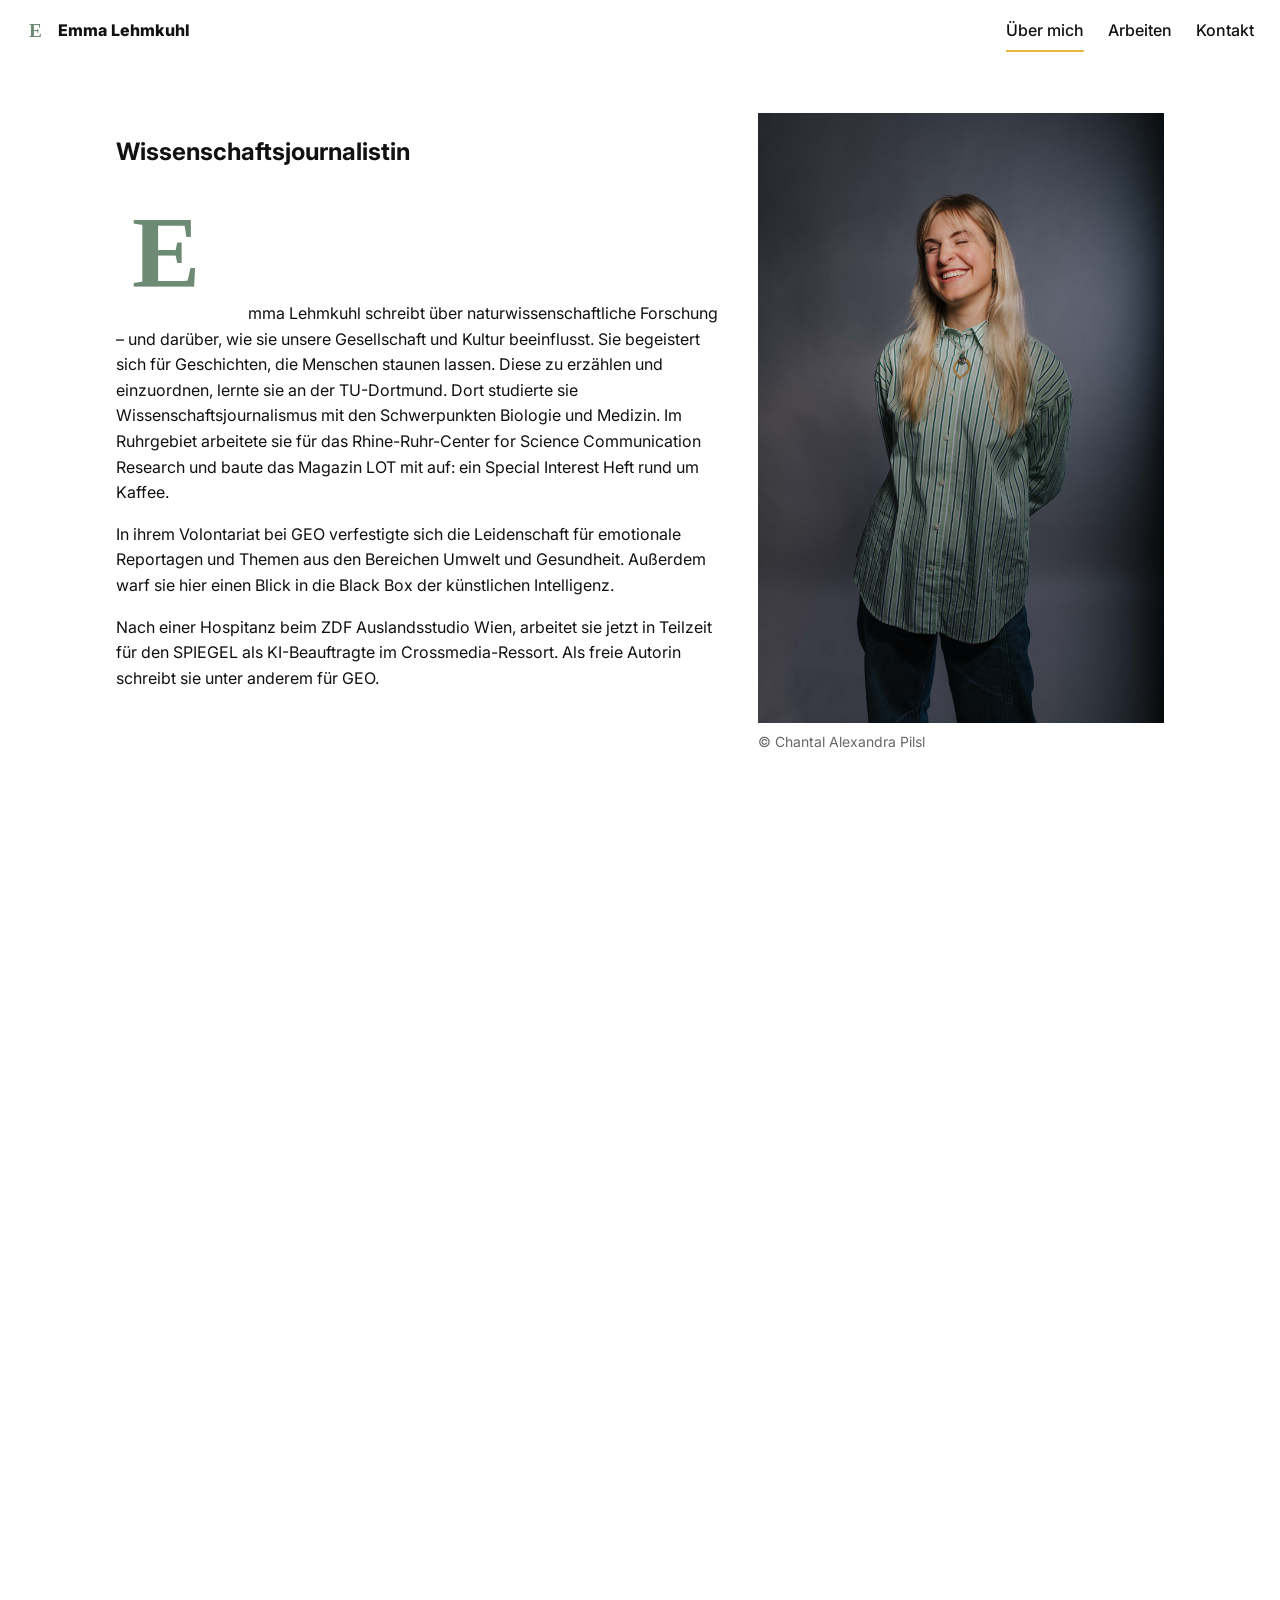
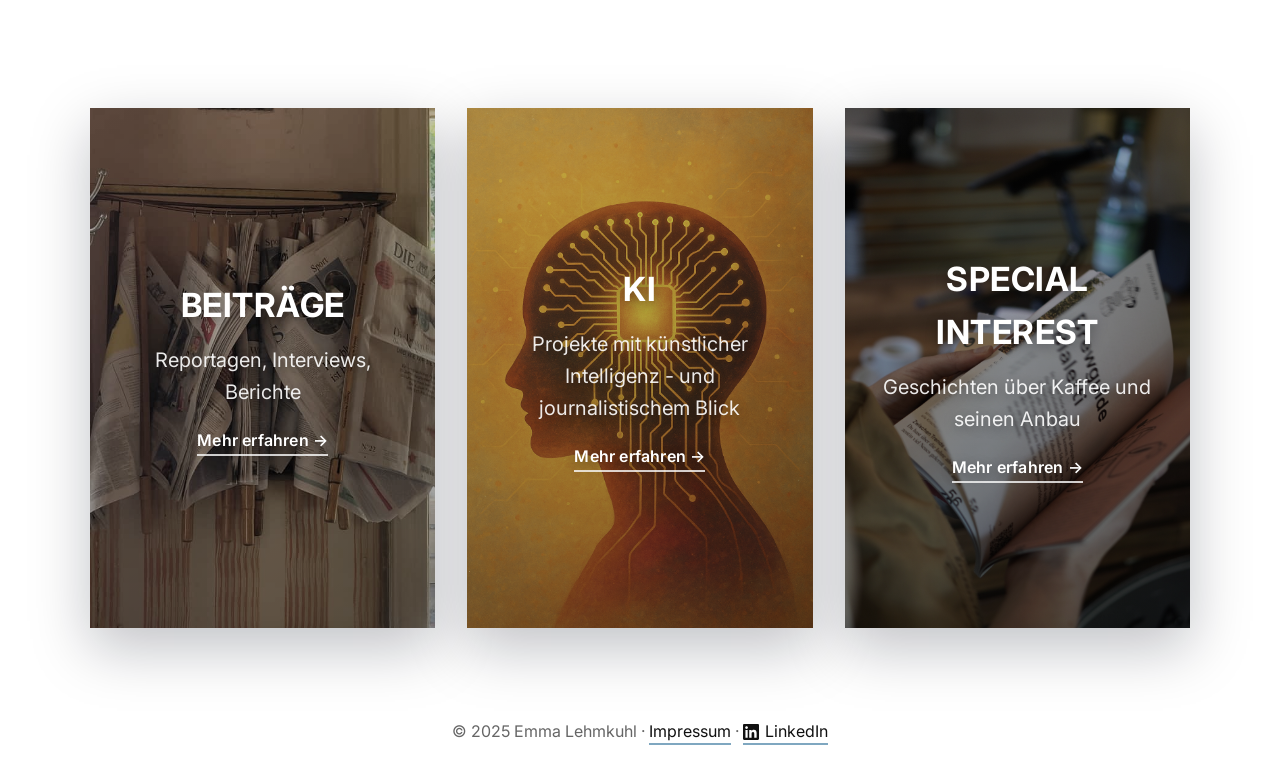
==== Style/index.html @ cb253370 "Initial website structure and content pages" ====
<!doctype html>
<html lang="de">
<head>
  <meta charset="utf-8">
  <meta name="viewport" content="width=device-width, initial-scale=1">
  <title>Über mich – Emma Lehmkuhl</title>
  <link rel="icon" type="image/svg+xml" href="../Logo/logo1.svg">
  <link rel="preconnect" href="https://fonts.gstatic.com" crossorigin>
  <link href="https://fonts.googleapis.com/css2?family=Inter:wght@300;400;600;800&display=swap" rel="stylesheet">
  <link rel="stylesheet" href="../Style/style.css">
  <meta name="description" content="Über mich: Wissenschaftsjournalistin, urban und naturverbunden.">
</head>
<body>
  <header class="site-header">
    <a class="logo" href="index.html">
      <img src="../Logo/logo1.svg" alt="E" class="logo-icon">
      Emma Lehmkuhl
    </a>
    <button class="nav-toggle" aria-expanded="false" aria-controls="site-nav" aria-label="Menü öffnen">
      <span class="burger"></span>
    </button>
    <nav id="site-nav" class="site-nav">
      <a class="active" href="index.html">Über mich</a>
      <a href="arbeiten-schreiben.html">Arbeiten</a>
      <a href="kontakt.html">Kontakt</a>
    </nav>
  </header>

  <main>
    <div class="content">
      <article class="about">
        <div class="about-text">
          <h1>Wissenschaftsjournalistin</h1>
          <p><img src="../Logo/logo1.svg" alt="E" class="inline-logo">mma Lehmkuhl schreibt über naturwissenschaftliche Forschung – und darüber, wie sie unsere Gesellschaft und Kultur beeinflusst. Sie begeistert sich für Geschichten, die Menschen staunen lassen. Diese zu erzählen und einzuordnen, lernte sie an der TU-Dortmund. Dort studierte sie Wissenschaftsjournalismus mit den Schwerpunkten Biologie und Medizin. Im Ruhrgebiet arbeitete sie für das Rhine-Ruhr-Center for Science Communication Research und baute das Magazin LOT mit auf: ein Special Interest Heft rund um Kaffee.</p>
          <p>In ihrem Volontariat bei GEO verfestigte sich die Leidenschaft für emotionale Reportagen und Themen aus den Bereichen Umwelt und Gesundheit. Außerdem warf sie hier einen Blick in die Black Box der künstlichen Intelligenz.</p>
          <p>Nach einer Hospitanz beim ZDF Auslandsstudio Wien, arbeitet sie jetzt in Teilzeit für den SPIEGEL als KI-Beauftragte im Crossmedia-Ressort. Als freie Autorin schreibt sie unter anderem für GEO.</p>
          
        </div>
        <figure class="about-figure">
          <div class="portrait-swap">
            <img class="portrait smile" src="../Seiten/assets/portraitsmile.jpg" alt="Portrait von Emma Lehmkuhl – lächelnd" loading="lazy" decoding="async">
            <img class="portrait serious" src="../Seiten/assets/portraitserious.jpg" alt="Portrait von Emma Lehmkuhl – ernst" loading="lazy" decoding="async" aria-hidden="true">
          </div>
          <figcaption>© Chantal Alexandra Pilsl</figcaption>
        </figure>
      </article>
    </div>

    <section class="hero hero-left">
      <div class="hero-slider" aria-hidden="true">
        <a class="hero-link" href="https://www.geo.de/wissen/iranische-kickboxerin--ihr-vater-sperrte-sie-ein---weil-sie-gewann-35795998.html" target="_blank" rel="noopener noreferrer" aria-label="Zum Artikel: Iranische Kickboxerin">
          <img class="hero-slide" src="../Seiten/assets/Iran_heading.png" alt="Iran: Kickboxerin" loading="lazy" decoding="async">
        </a>
        <a class="hero-link" href="https://www.geo.de/wissen/aus-worten-werden-welten--wie-sprache-unser-denken-formt-36111118.html" target="_blank" rel="noopener noreferrer" aria-label="Zum Artikel: Sprache">
          <img class="hero-slide" src="../Seiten/assets/Sprache_heading.png" alt="Sprache: Aus Worten werden Welten" loading="lazy" decoding="async">
        </a>
        <a class="hero-link" href="https://www.geo.de/wissen/eine-ki--die-gedanken-in-echtzeit-liest-36022886.html" target="_blank" rel="noopener noreferrer" aria-label="Zum Artikel: KI liest Gedanken">
          <img class="hero-slide" src="../Seiten/assets/KI_heading.png" alt="KI: Gedanken in Echtzeit" loading="lazy" decoding="async">
        </a>
        <a class="hero-link" href="https://www.geo.de/wissen/aphantasie--leben-ohne-vorstellungskraft-35259256.html" target="_blank" rel="noopener noreferrer" aria-label="Zum Artikel: Aphantasie">
          <img class="hero-slide" src="../Seiten/assets/Aphantasie.png" alt="Aphantasie" loading="lazy" decoding="async">
        </a>
        <a class="hero-link" href="https://www.zdfheute.de/politik/ausland/trump-foerdergelder-wissenschaft-stipendien-oesterreich-100.html" target="_blank" rel="noopener noreferrer" aria-label="Zum Artikel: SaveScience">
          <img class="hero-slide" src="../Seiten/assets/SaveScience2.png" alt="Save Science" loading="lazy" decoding="async">
        </a>
      </div>
      <div class="hero-text" aria-hidden="true">
        <h1></h1>
        <p></p>
      </div>
    </section>

    <section class="focus-grid align-right focus-wide" aria-labelledby="focus-title">
      <div class="content">
        <h2 id="focus-title"></h2>
        <div class="focus-cards">
          <a class="focus-card" href="arbeiten-schreiben.html" aria-label="Zu Arbeiten: Schreiben">
            <div class="focus-media">
              <img src="../Seiten/assets/schreiben3.jpg" alt="Notizbuch und Stift auf einem Tisch">
            </div>
            <div class="focus-body">
              <h3>Beiträge</h3>
              <p>Reportagen, Interviews, Berichte</p>
              <span class="focus-cta">Mehr erfahren →</span>
            </div>
          </a>

          <a class="focus-card" href="arbeiten-ki.html" aria-label="Zu Arbeiten: KI">
            <div class="focus-media">
              <img src="../Seiten/assets/KI.png" alt="Abstraktes KI-Visual mit Netzwerkknoten">
            </div>
            <div class="focus-body">
              <h3>KI</h3>
              <p>Projekte mit künstlicher Intelligenz - und journalistischem Blick</p>
              <span class="focus-cta">Mehr erfahren →</span>
            </div>
          </a>

          <a class="focus-card" href="arbeiten-special.html" aria-label="Zu Arbeiten: Special Interest">
            <div class="focus-media">
              <img src="../Seiten/assets/lot1.JPG" alt="Outdoor-Szene in der Natur">
            </div>
            <div class="focus-body">
              <h3>Special Interest</h3>
              <p>Geschichten über Kaffee und seinen Anbau</p>
              <span class="focus-cta">Mehr erfahren →</span>
            </div>
          </a>
        </div>
      </div>
    </section>
  </main>

  <footer class="site-footer">
    <p>© 2025 Emma Lehmkuhl · <a class="link-underline" href="impressum.html">Impressum</a> · <a class="link-underline" href="https://www.linkedin.com/in/emma-lehmkuhl/" target="_blank" rel="noopener noreferrer"><svg xmlns="http://www.w3.org/2000/svg" width="16" height="16" viewBox="0 0 24 24" fill="currentColor" style="vertical-align:middle; margin-right:6px"><path d="M20.447 20.452h-3.554v-5.569c0-1.328-.027-3.037-1.852-3.037-1.853 0-2.136 1.447-2.136 2.943v5.663H9.351V9h3.414v1.561h.049c.476-.9 1.637-1.852 3.369-1.852 3.602 0 4.266 2.371 4.266 5.455v6.288zM5.337 7.433c-1.144 0-2.069-.927-2.069-2.07 0-1.144.925-2.069 2.069-2.069 1.143 0 2.069.925 2.069 2.069 0 1.143-.926 2.07-2.069 2.07zM6.995 20.452H3.677V9h3.318v11.452zM22.225 0H1.771C.792 0 0 .774 0 1.729v20.542C0 23.226.792 24 1.771 24h20.451C23.2 24 24 23.226 24 22.271V1.729C24 .774 23.2 0 22.222 0h.003z"/></svg>LinkedIn</a></p>
  </footer>

  <script src="../Script/main.js"></script>
</body>
</html>
---- Style/style.css ----
:root{
    --bg:#ffffff;
    --text:#111111;
    --muted:#666666;
  
    --accent-yellow:#E9B93E;   /* warmes Gelb */
    --accent-blue:#7FA7C0;     /* helles, abgetöntes Blau */
    --accent-green:#6D8B74;    /* erdiges Grün */
  
    --link:#111111;
    --link-hover:var(--accent-yellow);
  
    --maxw:1100px;
    --pad:clamp(16px, 2vw, 32px);
  }
  
  *{box-sizing:border-box}
  html,body{margin:0;padding:0}
  body{
    font-family: "Inter", system-ui, -apple-system, Segoe UI, Roboto, Arial, sans-serif;
    background:var(--bg);
    color:var(--text);
    line-height:1.6;
  }
  
  /* Header / Navigation */
  .site-header{
    position:sticky;
    top:0;
    z-index:1000;
    background:rgba(255,255,255,0.9);
    backdrop-filter:saturate(180%) blur(8px);
    display:flex;
    align-items:center;
    justify-content:space-between;
    padding:12px var(--pad);
  }
  .logo{
    text-decoration:none;
    color:var(--text);
    font-weight:800;
    letter-spacing:0.2px;
    display: flex;
    align-items: center;
    gap: 8px;
  }
  .logo-icon{
    width: 24px;
    height: 24px;
    flex-shrink: 0;
  }
  .inline-logo{
    width: 8em;
    height: 8em;
    vertical-align: baseline;
    margin-right: 4px;
    display: inline-block;
  }
  .site-nav{
    display:flex;
    gap:24px;
  }
  .site-nav a{
    color:var(--link);
    text-decoration:none;
    position:relative;
    padding:6px 0;
    font-weight:500;
  }
  .site-nav a::after{
    content:"";
    position:absolute;
    left:0; bottom:-2px;
    width:0; height:2px;
    background:var(--link-hover);
    transition:width .25s ease;
  }
  .site-nav a:hover::after,
  .site-nav a.active::after{ width:100% }
  
  /* Burger Button mobil */
  .nav-toggle{
    display:none;
    background:none;
    border:0;
    width:44px; height:44px;
    align-items:center; justify-content:center;
    cursor:pointer;
  }
  .burger, .burger::before, .burger::after{
    content:"";
    display:block;
    width:22px; height:2px;
    background:var(--text);
    position:relative;
    transition:transform .2s ease, opacity .2s ease;
  }
  .burger::before{ position:absolute; top:-6px }
  .burger::after{ position:absolute; top:6px }
  
  /* Hero */
.hero{
  position:relative;
  min-height:clamp(420px, 68vh, 680px);
  max-width:calc(var(--maxw) + var(--pad)*2);
  margin:clamp(112px, 7vw, 112px) auto;
  padding:0;
  display:grid;
  place-items:center;
  overflow:hidden;
}
  .hero.hero-left{
    margin-left:0 auto; /*Zentriert*/ ;
    margin-right:auto;
    justify-items:start;
  }
  .hero.hero-left .hero-text{
    text-align:left;
  }
  /* Hero slider */
  .hero-slider{
    position:absolute;
    inset:0;
    overflow:hidden;
  }
  .hero-slide{
    position:absolute; inset:0;
    width:100%;
    height:100%;
    object-fit:cover;
    object-position:center;
    opacity:0; animation:heroFade 20s infinite ease-in-out;
    z-index:0;
    filter:saturate(90%) contrast(98%);
  }
  /* Bild weiter unten positionieren */
  .hero-slider a:nth-child(3) .hero-slide {
    object-position: center 25%; /* Bild 25% von oben positionieren */
    /* Alternativ: transform: translateY(20px); */
  }

/* Für kleine Bildschirme (z.B. max. 600px Breite) */
@media (max-width: 600px) {
  .hero-slider a:nth-child(3) .hero-slide {
    object-position: center center; /* normale Positionierung */
    /* oder transform zurücksetzen: transform: translateY(0); */
  }
}

  .hero-slider a:nth-child(1) .hero-slide{ animation-delay:0s }
  .hero-slider a:nth-child(2) .hero-slide{ animation-delay:4s }
  .hero-slider a:nth-child(3) .hero-slide{ animation-delay:8s }
  .hero-slider a:nth-child(4) .hero-slide{ animation-delay:12s }
  .hero-slider a:nth-child(5) .hero-slide{ animation-delay:16s }
  @keyframes heroFade {
    0%   { opacity: 0; z-index: 0; }
    10%  { opacity: 1; z-index: 2; }
    35%  { opacity: 1; z-index: 2; }
    45%  { opacity: 0; z-index: 0; }
    100% { opacity: 0; z-index: 0; }
  }
  .hero-text{
    position:relative;
    text-align:center;
    padding:calc(var(--pad)*2);
    background:transparent;
    border:0;
    backdrop-filter:none;
    border-radius:0;
    color:#fff;
    text-shadow:0 1px 2px rgba(0,0,0,0.35);
  }
  .hero h1{
    font-size:clamp(32px, 6vw, 72px);
    line-height:1.1;
    margin:0 0 8px;
  }
  .hero p{
    margin:0;
    color:#fff;
    font-size:clamp(18px, 2.5vw, 26px);
  }
  @media (max-width: 720px){
    .hero{
      margin:clamp(24px, 6vw, 60px) var(--pad);
      padding:0;
      min-height:clamp(360px, 72vh, 520px);
    }
    .hero-slider{
      inset:0;
    }
  }
  
  /* Content Wrapper */
  .content{
    max-width:var(--maxw);
    margin:0 auto;
    padding:calc(var(--pad)*2) var(--pad);
  }
  
  /* About */
  .about{
    display:grid;
    grid-template-columns: 1.2fr .8fr;
    gap:32px;
    align-items:start;
  }
.about-figure{
    margin:0;
  }
  .about-figure img{
    width:100%;
    border-radius:0;
    display:block;
  }
  /* Portrait Hover Swap */
  .about-figure .portrait-swap{ position:relative }
  .about-figure .portrait{ width:100%; border-radius:0; display:block; transition:opacity .25s ease }
  .about-figure .portrait.serious{ position:absolute; inset:0; opacity:0 }
  .about-figure .portrait-swap:hover .portrait.serious{ opacity:1 }
  .about-figure .portrait-swap:hover .portrait.smile{ opacity:0 }
  .about-figure figcaption{
    margin-top:8px;
    color:var(--muted);
    font-size:14px;
  }
  
/* Works */
.works h1 { margin-top: 0; }

.works-highlight {
  margin: 28px 0 42px;
  display: grid;
  grid-template-columns: 1fr;
  gap: 20px;
}

.highlight-card {
  position: relative;
  color: #fff;
  min-height: 420px;
  display: block;
  overflow: hidden;
  border-radius: 0;
  box-shadow: 0 14px 30px rgba(6,12,28,0.18);
  background: #111;
  transition: transform .25s ease, box-shadow .25s ease;
}

/* Bild als Hintergrund-Layer (groß, dominant) */
.highlight-image {
  position: absolute;
  inset: 0;
  width: 100%;
  height: 100%;
  object-fit: cover;
  transform: scale(1.02);
  transition: transform .45s ease, filter .3s ease;
  z-index: 0;
  filter: brightness(0.78) saturate(0.95);
}

.highlight-card:hover{ transform: translateY(-6px); box-shadow: 0 22px 48px rgba(6,12,28,0.22); }
.highlight-card:hover .highlight-image{ transform: scale(1.08); filter: brightness(0.92) saturate(1.03); }

/* Play-Overlay in der Mitte, deutlicher Hinweis auf Video */
.highlight-play{
  position:absolute; left:50%; top:45%; transform:translate(-50%,-50%);
  width:56px; height:56px; border-radius:50%; background:rgba(0,0,0,0.45);
  display:flex; align-items:center; justify-content:center; font-size:26px; color:#fff;
  z-index:4; text-decoration:none; box-shadow:0 6px 18px rgba(0,0,0,0.45);
}
.highlight-play:hover{ background:rgba(0,0,0,0.6); transform:translate(-50%,-50%) scale(1.06); }

/* Place title bottom-left */
.highlight-card--corner > div{ position: absolute; left:16px; right:auto; bottom:20px; top:auto; width:auto; max-width:58%; z-index:6; }
.highlight-card--corner > div h3{ text-align:left; max-width:100%; margin:0; }

/* Ensure the small provider tag sits above the play button */
.highlight-tag{ position:absolute; left:12px; top:12px; z-index:5; font-size:12px; letter-spacing:0.08em; text-transform:uppercase; padding:6px 10px; border-radius:999px; background:rgba(255,255,255,0.12); color:#fff; }

/* Inhalt über das Bild legen (Titel + Kurztext + CTA) */
.highlight-card:not(.highlight-card--corner) > :not(.highlight-image) { position: relative; z-index: 3; }

.highlight-card > div{
  position: absolute; left: 12px; right: 12px; bottom: 8px; z-index:4; /* title placed closer to bottom */
  display:flex; align-items:flex-end; gap:12px; justify-content:space-between;
}

.highlight-card > div h3{ margin:0; font-size:clamp(18px,1.8vw,22px); line-height:1.12; max-width:calc(100% - 140px); text-shadow:0 6px 18px rgba(0,0,0,0.6); }
.highlight-card > div p{ display:none; }

.highlight-link{
  background: rgba(255,255,255,0.95); color:#111; font-weight:600; text-decoration:none; padding:8px 12px; border-radius:6px; align-self:flex-end;
}

.highlight-link:hover{ background:#fff; color:#111; transform:translateY(-1px); }

@media (max-width: 900px){
  .highlight-card{ border-radius:0; min-height:300px; }
  .highlight-card > div h3{ font-size:18px; }
}

/* Work Video Hero */
.work-video-wrapper {
  margin: 48px auto 56px;
  max-width: 680px;
  padding: 32px;
  position: relative;
  background: #8FA896;
}

.section-title-aligned {
  margin-right: auto !important;
  width: fit-content;
}

.work-video-hero {
  position: relative;
  width: 100%;
  aspect-ratio: 16 / 9;
  overflow: hidden;
  border-radius: 0;
  box-shadow: 0 14px 30px rgba(6,12,28,0.18);
  background: #111;
  transition: transform .25s ease, box-shadow .25s ease;
}

.work-video-image {
  position: absolute;
  inset: 0;
  width: 100%;
  height: 100%;
  object-fit: cover;
  transform: scale(1.02);
  transition: transform .45s ease, filter .3s ease;
  z-index: 0;
  filter: brightness(0.90) saturate(0.98);
}

.work-video-hero:hover { transform: translateY(-6px); box-shadow: 0 22px 48px rgba(6,12,28,0.22); }
.work-video-hero:hover .work-video-image { transform: scale(1.08); filter: brightness(1) saturate(1.05); }

.work-video-play {
  position: absolute;
  left: 50%;
  top: 50%;
  transform: translate(-50%, -50%);
  width: 72px;
  height: 72px;
  border-radius: 50%;
  background: rgba(0, 0, 0, 0.45);
  display: flex;
  align-items: center;
  justify-content: center;
  font-size: 36px;
  color: #fff;
  z-index: 4;
  text-decoration: none;
  box-shadow: 0 6px 18px rgba(0, 0, 0, 0.45);
  transition: background .25s ease, transform .25s ease;
}

.work-video-hero:hover .work-video-play {
  background: rgba(0, 0, 0, 0.6);
  transform: translate(-50%, -50%) scale(1.08);
}

.work-video-tag {
  position: absolute;
  left: 16px;
  top: 16px;
  z-index: 5;
  font-size: 12px;
  letter-spacing: 0.08em;
  text-transform: uppercase;
  padding: 6px 10px;
  border-radius: 999px;
  background: rgba(255, 255, 255, 0.12);
  color: #fff;
}

.work-video-info {
  margin-top: 16px;
}

.work-video-info h3 {
  margin: 0;
  font-size: clamp(18px, 2.2vw, 28px);
  line-height: 1.3;
  color: var(--text);
}

/* GEO: Video rechts, Autorenprofil links */
.geo-video-row {
  margin: 48px 0 56px;
  display: grid;
  grid-template-columns: minmax(240px, 1fr) minmax(340px, 680px);
  align-items: end;
  gap: 28px;
  position: relative;
}

.geo-author-h2 {
  margin: 0;
  line-height: 1.25;
  color: #fff;
  position: relative;
  z-index: 3;
}

.geo-video-wrapper {
  margin: 0 0 0 auto;
  width: 100%;
  position: relative;
  z-index: 2;
}

.geo-bg-word {
  position: absolute;
  right: clamp(240px, 34vw, 460px);
  top: 28%;
  transform: translateY(-52%);
  font-size: clamp(90px, 16vw, 240px);
  font-weight: 800;
  letter-spacing: 0.03em;
  line-height: 0.9;
  color: rgba(255, 255, 255, 0.92);
  z-index: 3;
  pointer-events: none;
  user-select: none;
}

.geo-author-h2 .link-underline {
  color: #fff;
  border-color: var(--accent-blue);
}

.geo-author-h2 .link-underline:hover {
  border-color: var(--accent-yellow);
}

/* ZDF: Video links, Titel rechts */
.zdf-video-row {
  margin: 48px 0 56px;
  display: grid;
  grid-template-columns: minmax(340px, 680px) minmax(160px, 1fr);
  align-items: end;
  gap: 14px;
  position: relative;
}

.zdf-video-wrapper {
  margin: 0 auto 0 0;
  width: 100%;
  position: relative;
  z-index: 2;
}

.zdf-section-h2 {
  position: absolute;
  left: clamp(280px, 32vw, 520px);
  top: 34%;
  transform: translateY(-52%);
  margin: 0;
  text-align: left;
  font-size: clamp(90px, 16vw, 240px);
  font-weight: 800;
  line-height: 0.9;
  letter-spacing: 0.03em;
  color: rgba(255, 255, 255, 0.92);
  z-index: 3;
  pointer-events: none;
  user-select: none;
}

@media (max-width: 900px){
  .work-video-wrapper { margin: 24px 0 32px; }
  .work-video-play { width: 64px; height: 64px; font-size: 28px; }

  .geo-video-row {
    margin: 24px 0 32px;
    grid-template-columns: 1fr;
    gap: 16px;
  }

  .geo-video-wrapper {
    margin: 0;
  }

  .geo-bg-word {
    right: clamp(140px, 20vw, 240px);
    top: 34%;
    font-size: clamp(70px, 18vw, 140px);
    opacity: 0.7;
  }

  .zdf-video-row {
    margin: 24px 0 32px;
    grid-template-columns: 1fr;
    gap: 16px;
  }

  .zdf-section-h2 {
    left: clamp(150px, 22vw, 280px);
    top: 38%;
    font-size: clamp(70px, 18vw, 140px);
    opacity: 0.7;
  }

  .zdf-video-wrapper {
    margin: 0;
  }
}

@media (max-width: 720px){
  .highlight-play{ top:38%; width:48px; height:48px; font-size:20px; }
  .highlight-card--corner > div{ bottom:10px; left:10px; max-width:70%; }
}

  .work-card{
    display:grid;
    grid-template-columns: 240px 1fr;
    gap:20px;
    padding:18px 0;
  }
.work-card-media{
  width:100%;
  aspect-ratio:16/9;
  background:#000;
  overflow:hidden;
  border-radius:0;
}
  .work-card img{
    width:100%; height:160px; object-fit:cover;
    border-radius:0;
  }
.work-card video,
.work-card iframe{
  width:100%;
  height:100%;
  border:0;
  object-fit:cover;
  display:block;
  background:#000;
}
  .link-underline{
    color:var(--link);
    text-decoration:none;
    border-bottom:2px solid var(--accent-blue);
    padding-bottom:2px;
    transition:color .2s ease, border-color .2s ease;
  }
  .link-underline:hover{
    color:var(--link-hover);
    border-color:var(--accent-yellow);
  }
  

  
  /* Contact */
  .contact-form{
    display:grid;
    gap:14px;
    max-width:640px;
  }
  label{ font-weight:600 }
  input, textarea{
    width:100%;
    border:1px solid #ddd;
    border-radius:0;
    padding:12px 14px;
    font:inherit;
    background:#fff;
  }
  input:focus, textarea:focus{
    outline:2px solid var(--accent-blue);
    border-color:var(--accent-blue);
  }
  .btn{
    background:var(--text);
    color:#fff;
    border:0;
    padding:12px 16px;
    border-radius:0;
    cursor:pointer;
    width:max-content;
    transition:background .2s ease, transform .02s ease-in;
  }
  .btn:hover{ background:var(--accent-green) }
  .btn:active{ transform:translateY(1px) }
  
  /* Footer */
  .site-footer{
    padding:24px var(--pad);
    color:var(--muted);
    text-align:center;
  }
  
  /* Responsive */
  @media (max-width: 900px){
    .about{ grid-template-columns:1fr; }
    .work-card{ grid-template-columns:1fr; }
    .work-card img{ height:200px }
  }
  @media (max-width: 720px){
    .site-nav{
      position:fixed;
      inset:60px var(--pad) auto var(--pad);
      top:64px;
      background:#fff;
      border:1px solid #eee;
      border-radius:0;
      box-shadow:0 20px 50px rgba(0,0,0,0.08);
      padding:12px;
      flex-direction:column;
      gap:8px;
      transform:translateY(-10px);
      opacity:0; pointer-events:none;
      transition:opacity .2s ease, transform .2s ease;
    }
    .nav-toggle{ display:flex }
    .site-header.nav-open .site-nav{
      opacity:1; pointer-events:auto; transform:translateY(0);
    }
    .site-header.nav-open .burger{ transform:rotate(45deg) }
    .site-header.nav-open .burger::before{ transform:rotate(90deg) translateX(-6px) }
    .site-header.nav-open .burger::after{ opacity:0 }
  }
  /* Schwerpunkt-Grid */
.focus-grid{
  background: transparent;
  border-top:0;
  border-bottom:0;
}
.align-right .content{
  margin-left:auto;
  margin-right:var(--pad);
}
.align-center .content{
  margin-left:auto;
  margin-right:auto;
}
.focus-grid.focus-wide .content{
  max-width:calc(var(--maxw) + var(--pad)*2);
}
.focus-grid.focus-tight .content{
  padding-top:var(--pad);
  padding-bottom:calc(var(--pad)*1.4);
}
  .focus-grid .content{
    max-width:var(--maxw);
    margin:0 auto;
    padding:calc(var(--pad)*2) var(--pad);
  }
  .focus-grid h2{
    margin:0 0 16px;
    font-size:clamp(22px, 3vw, 28px);
  }
.focus-cards{
  display:grid;
  grid-template-columns:repeat(3, minmax(0, 1fr));
  gap:32px;
}
.focus-card{
  position:relative;
  display:flex;
  align-items:center;
  justify-content:center;
  text-decoration:none;
  border-radius:0;
  overflow:hidden;
  min-height:clamp(360px, 44vw, 520px);
  color:#fff;
  isolation:isolate;
  box-shadow:0 20px 55px rgba(6,12,28,0.25);
  transition:transform .25s ease, box-shadow .25s ease, filter .25s ease;
}
.focus-card:hover,
.focus-card:focus-visible{
  transform:translateY(-6px);
  box-shadow:0 30px 70px rgba(6,12,28,0.32);
  filter:saturate(1.05);
}
.focus-media{
  position:absolute;
  inset:0;
  margin:0;
  min-height:100%;
  background:#111;
  z-index:-2;
}
.focus-media img{
  width:100%;
  height:100%;
  object-fit:cover;
  display:block;
  filter:brightness(0.93) saturate(0.65);
}
.focus-card::after{
  content:"";
  position:absolute;
  inset:0;
  background:linear-gradient(150deg, rgba(0,0,0,0.08), rgba(0,0,0,0.35));
  z-index:-1;
}
.focus-body{
  position:relative;
  text-align:center;
  padding:32px 28px;
  display:flex;
  flex-direction:column;
  gap:12px;
  text-shadow:0 3px 12px rgba(0,0,0,0.35);
}
.focus-body h3{
  margin:0;
  font-size:clamp(24px, 2.6vw, 34px);
  letter-spacing:0.5px;
  text-transform:uppercase;
}
.focus-body p{
  margin:0;
  font-size:clamp(16px, 2vw, 20px);
  color:rgba(255,255,255,0.9);
}
.focus-cta{
  margin-top:8px;
  border-bottom:2px solid rgba(255,255,255,0.8);
  color:#fff;
  font-weight:600;
  letter-spacing:0.2px;
  align-self:center;
}
.focus-card:hover .focus-cta,
.focus-card:focus-visible .focus-cta{
  color:var(--accent-yellow);
  border-color:var(--accent-yellow);
}
@media (max-width: 900px){
  .focus-cards{ grid-template-columns: 1fr 1fr; gap:20px; }
  .focus-card{ min-height:300px; }
}
@media (max-width: 640px){
  .focus-cards{ grid-template-columns: 1fr; }
  .focus-card{ min-height:260px; }
}

.reveal{
  opacity:0;
  transition:opacity .65s ease, transform .65s ease;
}
.reveal-left{ transform:translateX(-60px); }
.reveal-right{ transform:translateX(60px); }
.reveal-visible{
  opacity:1 !important;
  transform:translateX(0);
  filter:saturate(1.05) !important;
}
@media (prefers-reduced-motion: reduce){
  .reveal,
  .reveal-left,
  .reveal-right{
    transition:none !important;
    transform:none !important;
    opacity:1 !important; 
    filter:saturate(1.05) !important;
  }
}
  /* ===== Arbeiten: gemeinsame Regeln für alle Unterseiten ===== */
.page-arbeiten { background: var(--accent-green); }
.page-arbeiten .works h1 { margin-top: 0; }
.page-arbeiten .content { max-width: var(--maxw); }
.page-arbeiten .intro-text { background: transparent; }
.page-arbeiten .intro-text,
.page-arbeiten .works { color: #fff; }
.page-arbeiten .work-video-info h3 { color: #fff; }
.page-arbeiten .work-section + .work-section { margin-top: clamp(56px, 9vw, 108px); }
.page-arbeiten p + .work-section { margin-top: clamp(56px, 9vw, 108px); }

/* Karten auf Arbeits-Unterseiten etwas dichter */
.page-arbeiten .work-card { padding: 14px 0; }
.page-arbeiten .link-underline { color: #fff; border-color: var(--accent-green); }
.page-arbeiten .link-underline:hover { border-color: var(--accent-yellow); }

/* ===== Arbeiten > Schreiben ===== */
.page-arbeiten-schreiben .works h1 { color: #fff; }
.page-arbeiten-schreiben .work-card img { filter: saturate(95%); }
.page-arbeiten-schreiben .link-underline { border-color: var(--accent-blue); }

/* ===== Arbeiten > KI ===== */
.page-arbeiten-ki .works h1 { color: #fff; }
.page-arbeiten-ki .work-card img { filter: saturate(90%) contrast(102%); }
.page-arbeiten-ki .link-underline { border-color: var(--accent-yellow); }
.page-arbeiten-ki .link-underline:hover { color: var(--link-hover); }

/* Optional: kleine Badge-Farbe für KI-Themen */
.page-arbeiten-ki .badge { background: var(--accent-yellow); color: #111; }

.ki-tools-heading {
  margin-top: 2.4em;
  margin-bottom: 0.8em;
  font-size: clamp(1.2rem, 2.5vw, 1.6rem);
  font-weight: 700;
}
.ki-tools-grid {
  display: grid;
  grid-template-columns: 1fr 1fr;
  gap: 20px;
}
.ki-tools-grid img {
  width: 100%;
  height: auto;
  display: block;
  border-radius: 0;
}
@media (max-width: 640px) {
  .ki-tools-grid { grid-template-columns: 1fr; }
}

/* ===== Arbeiten > Special Interest ===== */
.page-arbeiten-special .works h1 { color: #fff; }
.page-arbeiten-special .work-card img { filter: saturate(100%) contrast(98%); }

/* LOT.Inside full-width banner */
.lot-banner {
  width: 100%;
  margin-bottom: 28px;
  overflow: hidden;
}
.lot-banner a {
  display: block;
  overflow: hidden;
}
.lot-banner img {
  width: 100%;
  height: auto;
  display: block;
  object-fit: cover;
  transition: transform 0.4s ease, filter 0.4s ease;
}
.lot-banner a:hover img {
  transform: scale(1.02);
  filter: brightness(0.88);
}
.page-arbeiten-special .link-underline { border-color: var(--accent-green); }
.page-arbeiten-special .link-underline:hover { border-color: var(--accent-blue); }

/* Beispiel für layout-spezifische Differenzen */
.page-arbeiten-schreiben .work-card { grid-template-columns: 280px 1fr; }
.page-arbeiten-ki .work-card { grid-template-columns: 240px 1fr; }
.page-arbeiten-special .work-card { grid-template-columns: 300px 1fr; }

@media (max-width: 900px){
  .page-arbeiten .work-card { grid-template-columns: 1fr; }
  .page-arbeiten .work-section + .work-section { margin-top: clamp(40px, 7vw, 72px); }
}

/* ===== Intro Text ===== */
.intro-text{
  padding: 48px 0;
  background: #fff;
}

/* Article Hero Aufmacher */
.article-hero {
  display: block;
  position: relative;
  width: 100%;
  height: 480px;
  margin: 32px 0 48px;
  overflow: hidden;
  border-radius: 0;
  text-decoration: none;
  box-shadow: 0 14px 30px rgba(6,12,28,0.18);
  transition: transform .25s ease, box-shadow .25s ease;
}

.article-hero:hover {
  transform: translateY(-6px);
  box-shadow: 0 22px 48px rgba(6,12,28,0.22);
}

.article-hero-bg {
  position: absolute;
  inset: 0;
  width: 100%;
  height: 100%;
  object-fit: cover;
  object-position: center 48%;
  transform: scale(1.02);
  transition: transform .45s ease, filter .3s ease;
  z-index: 0;
  filter: brightness(0.96) saturate(0.95);
}

.article-hero:hover .article-hero-bg {
  transform: scale(1.08);
  filter: brightness(1) saturate(1.05);
}

.article-hero-overlay {
  position: absolute;
  inset: 0;
  background: linear-gradient(to right, rgba(0,0,0,0.5) 0%, rgba(0,0,0,0.2) 50%, rgba(0,0,0,0) 100%);
  z-index: 1;
}

.article-hero-content {
  position: absolute;
  inset: 0;
  z-index: 2;
  padding: 48px;
  display: flex;
  flex-direction: column;
  justify-content: flex-end;
  color: #fff;
}

/* Iran-Header: ganzen Block höher, Text wieder normal */
.iran-header {
  margin-top: -3.2em;
}

.article-hero-label {
  display: inline-block;
  font-size: 12px;
  letter-spacing: 0.12em;
  text-transform: uppercase;
  font-weight: 600;
  margin-bottom: 16px;
  color: rgba(255,255,255,0.9);
}

.article-hero-title {
  margin: 0 0 16px;
  font-size: clamp(24px, 3.8vw, 40px);
  line-height: 1.15;
  font-weight: 800;
  letter-spacing: -0.3px;
  text-shadow: 0 2px 8px rgba(0,0,0,0.4);
  max-width: 65%;
}

.article-hero-excerpt {
  margin: 0;
  font-size: clamp(14px, 1.8vw, 16px);
  line-height: 1.5;
  color: rgba(255,255,255,0.95);
  text-shadow: 0 1px 4px rgba(0,0,0,0.3);
  max-width: 60%;
}

@media (max-width: 900px) {
  .article-hero {
    height: 380px;
  }
  .article-hero-content {
    padding: 36px;
  }
  .iran-header {
    margin-top: -2.4em;
  }
  .article-hero-title {
    max-width: 80%;
  }
  .article-hero-excerpt {
    max-width: 75%;
  }
}

@media (max-width: 720px) {
  .article-hero {
    height: 320px;
  }
  .article-hero-content {
    padding: 24px;
  }
  .iran-header {
    margin-top: -2em;
  }
  .article-hero-title {
    font-size: clamp(20px, 3.5vw, 28px);
    max-width: 100%;
    margin-bottom: 12px;
  }
  .article-hero-excerpt {
    max-width: 100%;
    font-size: 14px;
  }
}

.intro-text .content{
  max-width: var(--maxw);
  margin: 0 auto;
  padding: 0 var(--pad);
}
.intro-text p{
  margin: 0;
  font-size: clamp(18px, 2.5vw, 22px);
  line-height: 1.6;
  color: #bdbdbd ;
  text-align: center;
  max-width: 800px;
  margin: 0 auto;
}


.travel-carousel{
  position: relative;
  width: 100%;
  max-width: 900px;          /* größer */
  margin: 0 auto;
  overflow: hidden;          /* wichtig fürs „Einrasten“ */
  background: transparent;
  height: clamp(260px, 36vh, 420px); /* feste, responsive Höhe damit Pfeile nicht verrutschen */
}

.carousel-track{
  display: flex;
  transition: transform .45s ease;
  height: 100%;
}

.carousel-slide{
  flex: 0 0 100%;            /* exakt 100 % Breite pro Slide */
  min-width: 100%;
  margin: 0;                 /* keine Abstände dazwischen */
  padding: 0;
  display: flex;             /* zentriert das Bild innerhalb der fixen Höhe */
  align-items: center;
  justify-content: center;
}

.carousel-slide img{
  max-width: 95%;
  max-height: 100%;         /* Bild skaliert innerhalb der fixen Höhe */
  width: auto;
  height: auto;
  display: block;
  object-fit: contain;      /* nichts wird abgeschnitten */
}
.carousel-control{
  position: absolute;
  top: 50%;
  transform: translateY(-50%);
  background: rgba(0,0,0,0.45);
  color: #fff;
  border: 1px solid rgba(255,255,255,0.5);
  width: 36px;
  height: 56px;
  border-radius: 4px;
  display: flex;
  align-items: center;
  justify-content: center;
  cursor: pointer;
  backdrop-filter: blur(6px);
  padding: 0;
  transition: background .2s ease, transform .2s ease, border-color .2s ease;
  z-index: 2;                /* sicher über den Bildern */
}

.carousel-control span{
  font-size: 22px;
  line-height: 1;
}

.carousel-control.prev{ left: 12px; }
.carousel-control.next{ right: 12px; }

.carousel-control:hover:not(:disabled){
  background: rgba(0,0,0,0.75);
  border-color: #fff;
  transform: translateY(-50%) scale(1.04);
}

.carousel-control:disabled{
  opacity: 0.3;
  cursor: default;
}

/* Lightbox / Bild-Vorschau */
.lightbox-overlay{
  position: fixed;
  inset: 0;
  background: rgba(0,0,0,0.75);
  display:flex;
  align-items:center;
  justify-content:center;
  z-index: 9999;
  padding: 24px;
}
.lightbox-hidden{ display:none }
.lightbox-content{ position:relative; max-width: 94%; max-height: 94%; display:flex; align-items:center; justify-content:center; }
.lightbox-content img{ max-width:100%; max-height:100%; display:block; border-radius:4px; box-shadow:0 20px 50px rgba(0,0,0,0.6); }
.lightbox-close,
.lightbox-nav{
  position:absolute; top:12px; right:12px; background:rgba(0,0,0,0.5); color:#fff; border:0; padding:8px 10px; border-radius:4px; cursor:pointer; font-size:16px;
}
.lightbox-close{ right:12px }
.lightbox-nav{ top:50%; transform:translateY(-50%); width:48px; height:64px; display:flex; align-items:center; justify-content:center; border-radius:4px }
.lightbox-prev{ left:12px; right:auto }
.lightbox-next{ right:12px }
.lightbox-close:focus, .lightbox-nav:focus{ outline:2px solid var(--accent-blue) }

@media (max-width:640px){
  .lightbox-nav{ width:40px; height:48px; }
}

/* Anpassungen für Hochkant-Bilder */
.lightbox-overlay.lightbox-portrait .lightbox-content img{
  max-width: 44vw;    /* Portraits weiter rausgezoomt (kleiner) */
  max-height: 94%;
}
.lightbox-overlay:not(.lightbox-portrait) .lightbox-content img{
  max-width: 94%;
  max-height: 80vh;
}

@media (max-width: 720px){
  .lightbox-overlay.lightbox-portrait .lightbox-content img{
    max-width: 72vw;   /* Portraits auf Mobilgeräten etwas kleiner als vorher */
  }
  .lightbox-overlay:not(.lightbox-portrait) .lightbox-content img{
    max-height: 78vh;
  }
}
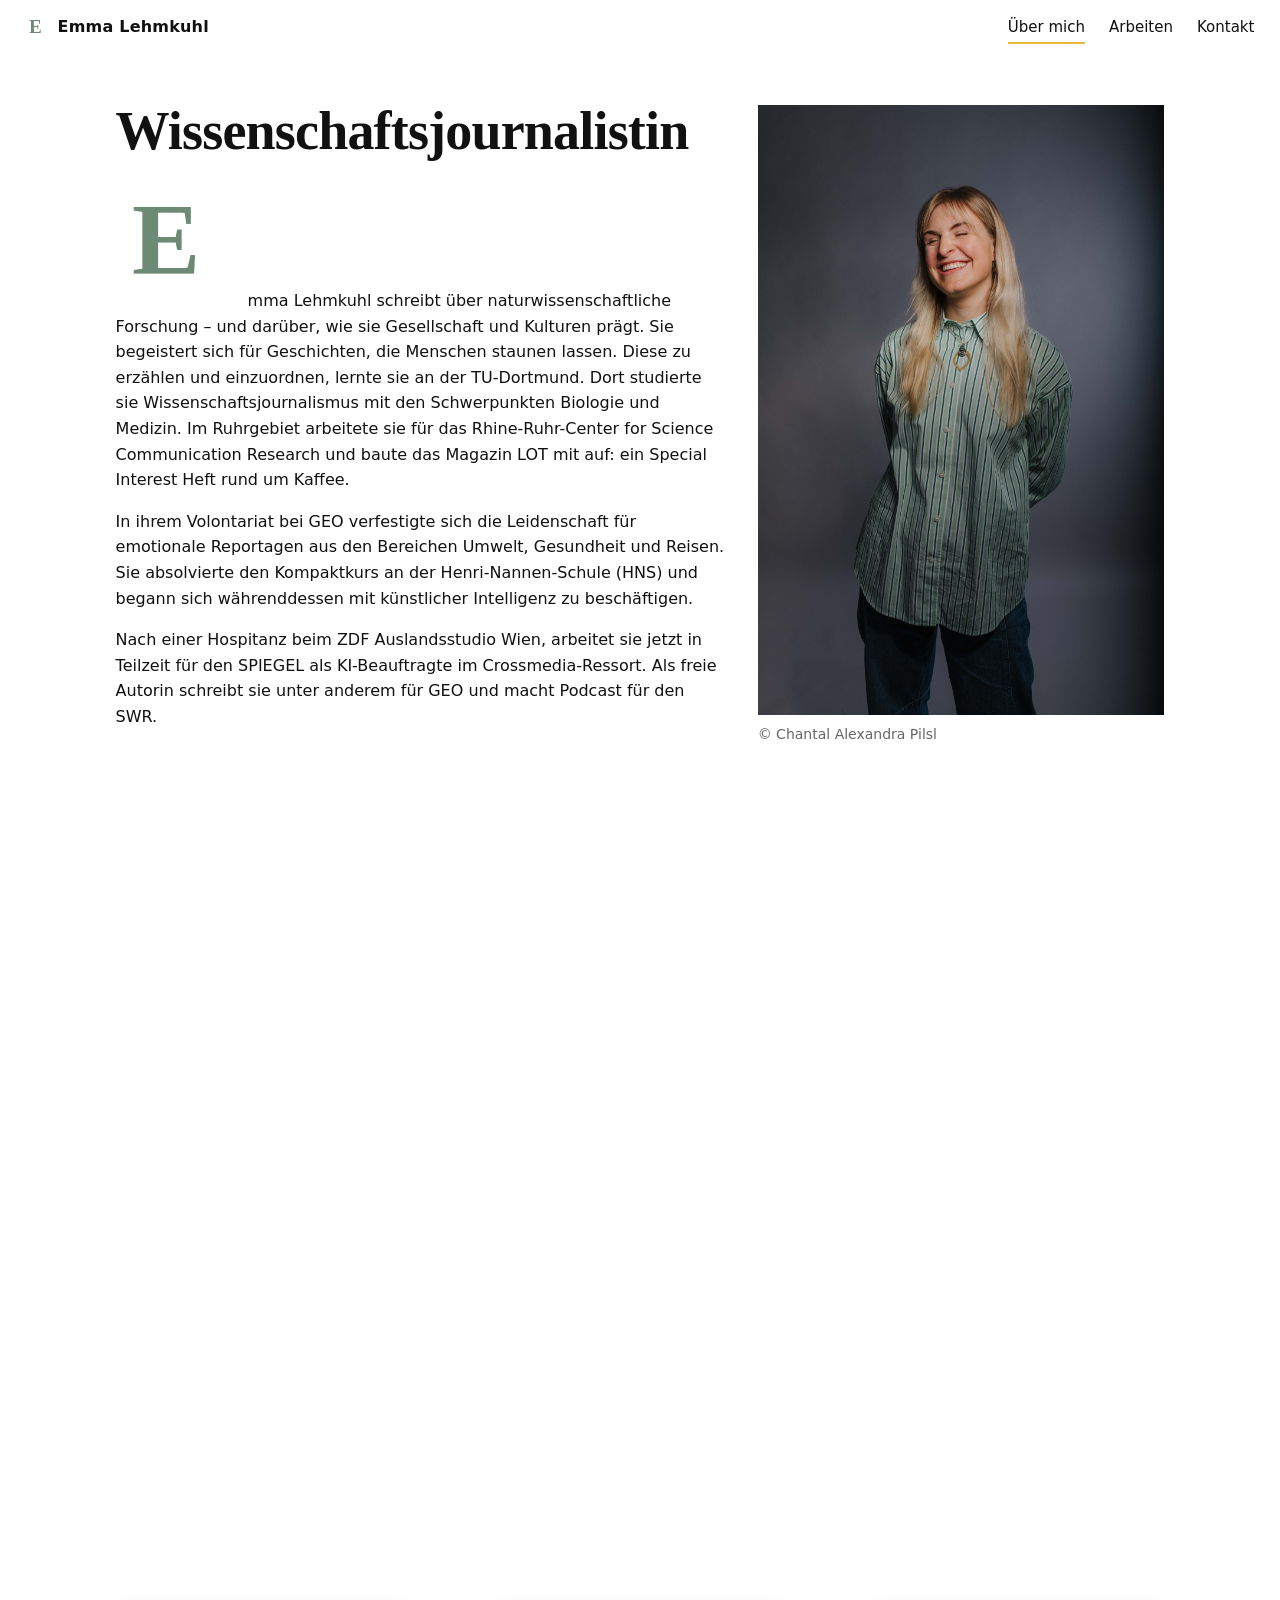
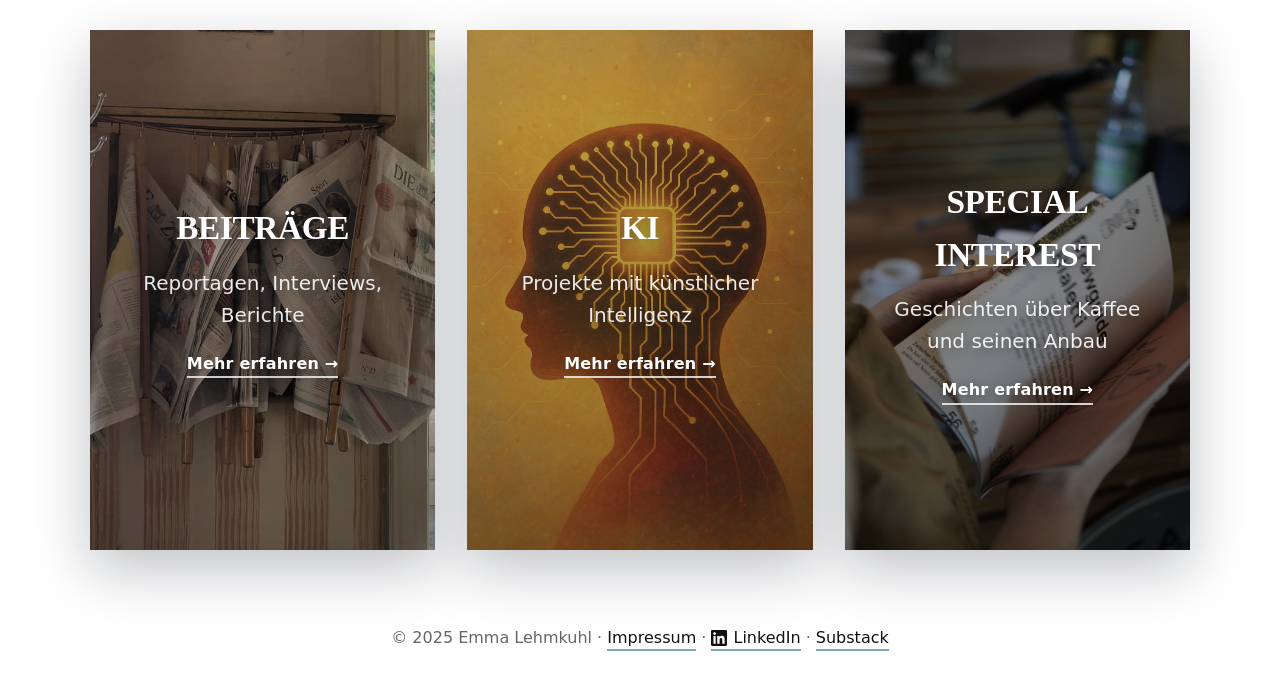
==== commit 78ae2211: "Website aktualisiert" ====
--- a/Style/index.html
+++ b/Style/index.html
@@ -5,12 +5,15 @@
   <meta name="viewport" content="width=device-width, initial-scale=1">
   <title>Über mich – Emma Lehmkuhl</title>
   <link rel="icon" type="image/svg+xml" href="../Logo/logo1.svg">
+  <link rel="preconnect" href="https://fonts.googleapis.com">
   <link rel="preconnect" href="https://fonts.gstatic.com" crossorigin>
-  <link href="https://fonts.googleapis.com/css2?family=Inter:wght@300;400;600;800&display=swap" rel="stylesheet">
+  <link href="https://fonts.googleapis.com/css2?family=Instrument+Serif:ital@0;1&family=Inter:wght@300;400;500;600;800&display=swap" rel="stylesheet">
   <link rel="stylesheet" href="../Style/style.css">
   <meta name="description" content="Über mich: Wissenschaftsjournalistin, urban und naturverbunden.">
+  <meta name="referrer" content="strict-origin-when-cross-origin">
+  <meta http-equiv="Content-Security-Policy" content="default-src 'self'; img-src 'self' data: https:; style-src 'self' https://fonts.googleapis.com; font-src 'self' https://fonts.gstatic.com; script-src 'self'; frame-src https://open.spotify.com; connect-src 'self'; base-uri 'self'; form-action 'self'; frame-ancestors 'none'; upgrade-insecure-requests">
 </head>
-<body>
+<body class="page-home">
   <header class="site-header">
     <a class="logo" href="index.html">
       <img src="../Logo/logo1.svg" alt="E" class="logo-icon">
@@ -31,9 +34,9 @@
       <article class="about">
         <div class="about-text">
           <h1>Wissenschaftsjournalistin</h1>
-          <p><img src="../Logo/logo1.svg" alt="E" class="inline-logo">mma Lehmkuhl schreibt über naturwissenschaftliche Forschung – und darüber, wie sie unsere Gesellschaft und Kultur beeinflusst. Sie begeistert sich für Geschichten, die Menschen staunen lassen. Diese zu erzählen und einzuordnen, lernte sie an der TU-Dortmund. Dort studierte sie Wissenschaftsjournalismus mit den Schwerpunkten Biologie und Medizin. Im Ruhrgebiet arbeitete sie für das Rhine-Ruhr-Center for Science Communication Research und baute das Magazin LOT mit auf: ein Special Interest Heft rund um Kaffee.</p>
-          <p>In ihrem Volontariat bei GEO verfestigte sich die Leidenschaft für emotionale Reportagen und Themen aus den Bereichen Umwelt und Gesundheit. Außerdem warf sie hier einen Blick in die Black Box der künstlichen Intelligenz.</p>
-          <p>Nach einer Hospitanz beim ZDF Auslandsstudio Wien, arbeitet sie jetzt in Teilzeit für den SPIEGEL als KI-Beauftragte im Crossmedia-Ressort. Als freie Autorin schreibt sie unter anderem für GEO.</p>
+          <p><img src="../Logo/logo1.svg" alt="E" class="inline-logo">mma Lehmkuhl schreibt über naturwissenschaftliche Forschung – und darüber, wie sie Gesellschaft und Kulturen prägt. Sie begeistert sich für Geschichten, die Menschen staunen lassen. Diese zu erzählen und einzuordnen, lernte sie an der TU-Dortmund. Dort studierte sie Wissenschaftsjournalismus mit den Schwerpunkten Biologie und Medizin. Im Ruhrgebiet arbeitete sie für das Rhine-Ruhr-Center for Science Communication Research und baute das Magazin LOT mit auf: ein Special Interest Heft rund um Kaffee.</p>
+          <p>In ihrem Volontariat bei GEO verfestigte sich die Leidenschaft für emotionale Reportagen aus den Bereichen Umwelt, Gesundheit und Reisen. Sie absolvierte den Kompaktkurs an der Henri-Nannen-Schule (HNS) und begann sich währenddessen mit künstlicher Intelligenz zu beschäftigen.</p>
+          <p>Nach einer Hospitanz beim ZDF Auslandsstudio Wien, arbeitet sie jetzt in Teilzeit für den SPIEGEL als KI-Beauftragte im Crossmedia-Ressort. Als freie Autorin schreibt sie unter anderem für GEO und macht Podcast für den SWR.</p>
           
         </div>
         <figure class="about-figure">
@@ -54,14 +57,14 @@
         <a class="hero-link" href="https://www.geo.de/wissen/aus-worten-werden-welten--wie-sprache-unser-denken-formt-36111118.html" target="_blank" rel="noopener noreferrer" aria-label="Zum Artikel: Sprache">
           <img class="hero-slide" src="../Seiten/assets/Sprache_heading.png" alt="Sprache: Aus Worten werden Welten" loading="lazy" decoding="async">
         </a>
-        <a class="hero-link" href="https://www.geo.de/wissen/eine-ki--die-gedanken-in-echtzeit-liest-36022886.html" target="_blank" rel="noopener noreferrer" aria-label="Zum Artikel: KI liest Gedanken">
-          <img class="hero-slide" src="../Seiten/assets/KI_heading.png" alt="KI: Gedanken in Echtzeit" loading="lazy" decoding="async">
+        <a class="hero-link" href="https://www.mpg.de/26812049/gabelschwanzmoewen" target="_blank" rel="noopener noreferrer" aria-label="Zum Artikel: KI liest Gedanken">
+          <img class="hero-slide" src="../Seiten/assets/Möwen3.png" alt="Gabelschwanzmöwen" loading="lazy" decoding="async">
         </a>
         <a class="hero-link" href="https://www.geo.de/wissen/aphantasie--leben-ohne-vorstellungskraft-35259256.html" target="_blank" rel="noopener noreferrer" aria-label="Zum Artikel: Aphantasie">
           <img class="hero-slide" src="../Seiten/assets/Aphantasie.png" alt="Aphantasie" loading="lazy" decoding="async">
         </a>
         <a class="hero-link" href="https://www.zdfheute.de/politik/ausland/trump-foerdergelder-wissenschaft-stipendien-oesterreich-100.html" target="_blank" rel="noopener noreferrer" aria-label="Zum Artikel: SaveScience">
-          <img class="hero-slide" src="../Seiten/assets/SaveScience2.png" alt="Save Science" loading="lazy" decoding="async">
+          <img class="hero-slide" src="../Seiten/assets/zdfWien.png" alt="Save Science" loading="lazy" decoding="async">
         </a>
       </div>
       <div class="hero-text" aria-hidden="true">
@@ -91,7 +94,7 @@
             </div>
             <div class="focus-body">
               <h3>KI</h3>
-              <p>Projekte mit künstlicher Intelligenz - und journalistischem Blick</p>
+              <p>Projekte mit künstlicher Intelligenz</p>
               <span class="focus-cta">Mehr erfahren →</span>
             </div>
           </a>
@@ -112,9 +115,9 @@
   </main>
 
   <footer class="site-footer">
-    <p>© 2025 Emma Lehmkuhl · <a class="link-underline" href="impressum.html">Impressum</a> · <a class="link-underline" href="https://www.linkedin.com/in/emma-lehmkuhl/" target="_blank" rel="noopener noreferrer"><svg xmlns="http://www.w3.org/2000/svg" width="16" height="16" viewBox="0 0 24 24" fill="currentColor" style="vertical-align:middle; margin-right:6px"><path d="M20.447 20.452h-3.554v-5.569c0-1.328-.027-3.037-1.852-3.037-1.853 0-2.136 1.447-2.136 2.943v5.663H9.351V9h3.414v1.561h.049c.476-.9 1.637-1.852 3.369-1.852 3.602 0 4.266 2.371 4.266 5.455v6.288zM5.337 7.433c-1.144 0-2.069-.927-2.069-2.07 0-1.144.925-2.069 2.069-2.069 1.143 0 2.069.925 2.069 2.069 0 1.143-.926 2.07-2.069 2.07zM6.995 20.452H3.677V9h3.318v11.452zM22.225 0H1.771C.792 0 0 .774 0 1.729v20.542C0 23.226.792 24 1.771 24h20.451C23.2 24 24 23.226 24 22.271V1.729C24 .774 23.2 0 22.222 0h.003z"/></svg>LinkedIn</a></p>
+    <p>© 2025 Emma Lehmkuhl · <a class="link-underline" href="impressum.html">Impressum</a> · <a class="link-underline" href="https://www.linkedin.com/in/emma-lehmkuhl/" target="_blank" rel="noopener noreferrer"><svg xmlns="http://www.w3.org/2000/svg" width="16" height="16" viewBox="0 0 24 24" fill="currentColor" class="linkedin-icon"><path d="M20.447 20.452h-3.554v-5.569c0-1.328-.027-3.037-1.852-3.037-1.853 0-2.136 1.447-2.136 2.943v5.663H9.351V9h3.414v1.561h.049c.476-.9 1.637-1.852 3.369-1.852 3.602 0 4.266 2.371 4.266 5.455v6.288zM5.337 7.433c-1.144 0-2.069-.927-2.069-2.07 0-1.144.925-2.069 2.069-2.069 1.143 0 2.069.925 2.069 2.069 0 1.143-.926 2.07-2.069 2.07zM6.995 20.452H3.677V9h3.318v11.452zM22.225 0H1.771C.792 0 0 .774 0 1.729v20.542C0 23.226.792 24 1.771 24h20.451C23.2 24 24 23.226 24 22.271V1.729C24 .774 23.2 0 22.222 0h.003z"/></svg>LinkedIn</a> · <a class="link-underline" href="https://substack.com/@emmadwoa/posts" target="_blank" rel="noopener noreferrer">Substack</a></p>
   </footer>
 
-  <script src="../Script/main.js"></script>
+  <script src="main.js"></script>
 </body>
 </html>
--- a/Style/style.css
+++ b/Style/style.css
@@ -2,6 +2,8 @@
     --bg:#ffffff;
     --text:#111111;
     --muted:#666666;
+  --font-editorial:"Instrument Serif", Georgia, serif;
+  --font-ui:"Inter", system-ui, -apple-system, Segoe UI, Roboto, Arial, sans-serif;
   
     --accent-yellow:#E9B93E;   /* warmes Gelb */
     --accent-blue:#7FA7C0;     /* helles, abgetöntes Blau */
@@ -16,8 +18,9 @@
   
   *{box-sizing:border-box}
   html,body{margin:0;padding:0}
+  img, video, iframe{max-width:100%}
   body{
-    font-family: "Inter", system-ui, -apple-system, Segoe UI, Roboto, Arial, sans-serif;
+    font-family: var(--font-ui);
     background:var(--bg);
     color:var(--text);
     line-height:1.6;
@@ -65,6 +68,8 @@
     text-decoration:none;
     position:relative;
     padding:6px 0;
+    font-size:15px;
+    line-height:1.2;
     font-weight:500;
   }
   .site-nav a::after{
@@ -110,8 +115,7 @@
   overflow:hidden;
 }
   .hero.hero-left{
-    margin-left:0 auto; /*Zentriert*/ ;
-    margin-right:auto;
+    margin: 0 auto;
     justify-items:start;
   }
   .hero.hero-left .hero-text{
@@ -133,19 +137,19 @@
     z-index:0;
     filter:saturate(90%) contrast(98%);
   }
-  /* Bild weiter unten positionieren */
+  /* Möwen-Slide: ganzes Bild zeigen, ohne seitlichen Beschnitt */
   .hero-slider a:nth-child(3) .hero-slide {
-    object-position: center 25%; /* Bild 25% von oben positionieren */
-    /* Alternativ: transform: translateY(20px); */
-  }
-
-/* Für kleine Bildschirme (z.B. max. 600px Breite) */
-@media (max-width: 600px) {
-  .hero-slider a:nth-child(3) .hero-slide {
-    object-position: center center; /* normale Positionierung */
-    /* oder transform zurücksetzen: transform: translateY(0); */
-  }
-}
+    object-fit: contain;
+    object-position: center center;
+    background: #fff;
+  }
+
+  /* ZDF-Slide: Bildausschnitt im bestehenden Slider-Format feinjustieren */
+  .hero-slider a:nth-child(5) .hero-slide {
+    object-fit: contain;
+    object-position: center center;
+    background: #fff;
+  }
 
   .hero-slider a:nth-child(1) .hero-slide{ animation-delay:0s }
   .hero-slider a:nth-child(2) .hero-slide{ animation-delay:4s }
@@ -190,6 +194,18 @@
       inset:0;
     }
   }
+
+  /* Startseite: vertikaler Rhythmus zwischen Vorstellung, Hero und Fokus-Cards */
+  .page-home main > .content:first-child {
+    padding-bottom: clamp(20px, 3.5vw, 36px);
+  }
+  .page-home .hero {
+    margin-top: clamp(56px, 8vw, 88px);
+    margin-bottom: clamp(72px, 10vw, 116px);
+  }
+  .page-home .focus-grid .content {
+    padding-top: clamp(6px, 1.5vw, 16px);
+  }
   
   /* Content Wrapper */
   .content{
@@ -223,6 +239,16 @@
     margin-top:8px;
     color:var(--muted);
     font-size:14px;
+  }
+
+  .about-text h1,
+  .contact h1 {
+    font-family: var(--font-editorial);
+    font-size: clamp(38px, 5.2vw, 54px);
+    line-height: 0.98;
+    font-weight: 600;
+    letter-spacing: -0.015em;
+    margin: 0 0 20px;
   }
   
 /* Works */
@@ -346,24 +372,35 @@
   left: 50%;
   top: 50%;
   transform: translate(-50%, -50%);
-  width: 72px;
-  height: 72px;
-  border-radius: 50%;
-  background: rgba(0, 0, 0, 0.45);
+  width: 150px;
+  height: 150px;
+  border-radius: 0;
+  background: transparent;
+  border: 2px solid rgba(255, 255, 255, 0.85);
   display: flex;
   align-items: center;
   justify-content: center;
-  font-size: 36px;
-  color: #fff;
+  font-size: 0;
+  color: transparent;
   z-index: 4;
   text-decoration: none;
-  box-shadow: 0 6px 18px rgba(0, 0, 0, 0.45);
-  transition: background .25s ease, transform .25s ease;
+  box-shadow: none;
+  transition: border-color .25s ease, transform .25s ease;
+}
+.work-video-play::before {
+  content: '';
+  display: block;
+  width: 0;
+  height: 0;
+  border-style: solid;
+  border-width: 36px 0 36px 58px;
+  border-color: transparent transparent transparent #fff;
+  margin-left: 10px;
 }
 
 .work-video-hero:hover .work-video-play {
-  background: rgba(0, 0, 0, 0.6);
-  transform: translate(-50%, -50%) scale(1.08);
+  border-color: #fff;
+  transform: translate(-50%, -50%) scale(1.06);
 }
 
 .work-video-tag {
@@ -523,6 +560,7 @@
     grid-template-columns: 240px 1fr;
     gap:20px;
     padding:18px 0;
+    align-items:stretch;
   }
 .work-card-media{
   width:100%;
@@ -534,6 +572,7 @@
   .work-card img{
     width:100%; height:160px; object-fit:cover;
     border-radius:0;
+    display:block;
   }
 .work-card video,
 .work-card iframe{
@@ -544,6 +583,45 @@
   display:block;
   background:#000;
 }
+.work-card > div,
+.work-card .work-content{
+  display:flex;
+  flex-direction:column;
+  overflow:hidden;
+}
+.work-card h3{
+  margin:0 0 auto;
+  padding-bottom:8px;
+  line-height:1.18;
+  flex-shrink:0;
+}
+.work-card p{
+  margin:0 0 10px;
+  line-height:1.45;
+  flex-shrink:0;
+}
+.work-card a.link-underline{
+  flex-shrink:0;
+  width:max-content;
+  max-width:100%;
+  white-space:normal;
+  overflow-wrap:anywhere;
+}
+
+.links-row {
+  display: flex;
+  gap: 8px;
+  align-items: baseline;
+  flex-wrap: wrap;
+  flex-shrink: 0;
+  width: max-content;
+}
+
+.link-separator {
+  color: #fff;
+  font-weight: normal;
+}
+
   .link-underline{
     color:var(--link);
     text-decoration:none;
@@ -559,6 +637,14 @@
 
   
   /* Contact */
+  .kontakt-bild {
+    margin-top: 32px;
+  }
+  .kontakt-bild img {
+    width: 100%;
+    height: auto;
+    display: block;
+  }
   .contact-form{
     display:grid;
     gap:14px;
@@ -595,6 +681,24 @@
     padding:24px var(--pad);
     color:var(--muted);
     text-align:center;
+  }
+  .linkedin-icon{
+    vertical-align:middle;
+    margin-right:6px;
+  }
+    .site-footer p{
+      margin:0;
+      overflow-wrap:anywhere;
+    }
+
+  .legal-divider{
+    border:0;
+    border-top:1px solid #eee;
+    margin:24px 0;
+  }
+  .legal-note{
+    color:var(--muted);
+    font-size:14px;
   }
   
   /* Responsive */
@@ -617,6 +721,8 @@
       gap:8px;
       transform:translateY(-10px);
       opacity:0; pointer-events:none;
+      max-height:calc(100vh - 88px);
+      overflow:auto;
       transition:opacity .2s ease, transform .2s ease;
     }
     .nav-toggle{ display:flex }
@@ -626,6 +732,7 @@
     .site-header.nav-open .burger{ transform:rotate(45deg) }
     .site-header.nav-open .burger::before{ transform:rotate(90deg) translateX(-6px) }
     .site-header.nav-open .burger::after{ opacity:0 }
+    .site-footer p{ font-size:14px; line-height:1.7; }
   }
   /* Schwerpunkt-Grid */
 .focus-grid{
@@ -715,8 +822,10 @@
 }
 .focus-body h3{
   margin:0;
+  font-family: var(--font-editorial);
   font-size:clamp(24px, 2.6vw, 34px);
-  letter-spacing:0.5px;
+  font-weight: 600;
+  letter-spacing:-0.01em;
   text-transform:uppercase;
 }
 .focus-body p{
@@ -787,6 +896,14 @@
 .page-arbeiten-schreiben .works h1 { color: #fff; }
 .page-arbeiten-schreiben .work-card img { filter: saturate(95%); }
 .page-arbeiten-schreiben .link-underline { border-color: var(--accent-blue); }
+.page-arbeiten-schreiben .work-card + .work-card { margin-top: 40px; }
+.page-arbeiten-schreiben .video-banner-caption { margin-bottom: 46px; }
+.page-arbeiten-schreiben .video-banner-caption h3 { margin-bottom: 8px; }
+.page-arbeiten-schreiben .author-profile {
+  margin-top: 24px;
+  margin-bottom: 40px;
+}
+.page-arbeiten-schreiben .work-section + .work-section { margin-top: clamp(64px, 9vw, 80px); }
 
 /* ===== Arbeiten > KI ===== */
 .page-arbeiten-ki .works h1 { color: #fff; }
@@ -843,17 +960,158 @@
   transform: scale(1.02);
   filter: brightness(0.88);
 }
+.lot-read-row {
+  margin-top: 34px;
+  display: grid;
+  grid-template-columns: minmax(220px, 1fr) 2fr;
+  gap: 24px;
+  align-items: center;
+}
+.lot-read-row h2 {
+  margin: 0;
+  font-size: clamp(1.2rem, 2.8vw, 2rem);
+  line-height: 1.15;
+}
+.lot-read-row img {
+  width: 100%;
+  height: auto;
+  display: block;
+}
 .page-arbeiten-special .link-underline { border-color: var(--accent-green); }
 .page-arbeiten-special .link-underline:hover { border-color: var(--accent-blue); }
+
+.page-arbeiten-special .works > p .link-underline,
+.page-arbeiten-special .work-card .link-underline {
+  border-color: var(--accent-yellow);
+}
+.page-arbeiten-special .works > p .link-underline:hover,
+.page-arbeiten-special .work-card .link-underline:hover {
+  border-color: var(--accent-blue);
+}
+
+.page-arbeiten-special .lot-read-row .link-underline {
+  border-color: var(--accent-yellow);
+}
+.page-arbeiten-special .lot-read-row .link-underline:hover {
+  border-color: var(--accent-blue);
+}
+
+/* ── Special Interest: Abstände ── */
+.page-arbeiten-special .lot-banner {
+  margin-bottom: 48px;
+}
+.page-arbeiten-special .work-card + .work-card {
+  margin-top: 40px;
+}
+.page-arbeiten-special .lot-read-row {
+  margin-top: 64px;
+  gap: 40px;
+}
+.page-arbeiten-special .lot-read-row h2 {
+  margin-bottom: 0;
+}
 
 /* Beispiel für layout-spezifische Differenzen */
 .page-arbeiten-schreiben .work-card { grid-template-columns: 280px 1fr; }
 .page-arbeiten-ki .work-card { grid-template-columns: 240px 1fr; }
 .page-arbeiten-special .work-card { grid-template-columns: 300px 1fr; }
 
+.page-arbeiten-schreiben .works > h1,
+.page-arbeiten-ki .works > h1,
+.page-arbeiten-special .works > h1 {
+  font-family: var(--font-editorial);
+  font-size: 64px;
+  line-height: 1;
+  letter-spacing: -0.015em;
+  font-weight: 400;
+}
+
+.page-arbeiten-schreiben h2,
+.page-arbeiten-ki h2,
+.page-arbeiten-special h2 {
+  font-family: var(--font-editorial);
+  font-size: 44px;
+  line-height: 1;
+  letter-spacing: -0.01em;
+  font-weight: 400;
+}
+
+.page-arbeiten-schreiben h3,
+.page-arbeiten-ki h3,
+.page-arbeiten-special h3 {
+  font-size: 24px;
+  line-height: 1.2;
+  letter-spacing: -0.01em;
+  font-weight: 600;
+}
+
+.page-arbeiten-schreiben .work-card p,
+.page-arbeiten-ki .work-card p,
+.page-arbeiten-special .work-card p {
+  font-size: 18px;
+  line-height: 1.6;
+  font-weight: 400;
+}
+
+.page-arbeiten-schreiben .article-hero-title {
+  font-family: var(--font-editorial);
+  font-size: 64px;
+  line-height: 1;
+  letter-spacing: -0.015em;
+  font-weight: 400;
+  max-width: 72%;
+}
+
 @media (max-width: 900px){
   .page-arbeiten .work-card { grid-template-columns: 1fr; }
   .page-arbeiten .work-section + .work-section { margin-top: clamp(40px, 7vw, 72px); }
+  .lot-read-row { grid-template-columns: 1fr; }
+}
+
+@media (max-width: 768px){
+  .site-nav a{ font-size:14px; }
+
+  .page-arbeiten-schreiben .work-card + .work-card { margin-top: 32px; }
+  .page-arbeiten-schreiben .video-banner-caption { margin-bottom: 36px; }
+  .page-arbeiten-schreiben .author-profile {
+    margin-top: 18px;
+    margin-bottom: 32px;
+  }
+  .page-arbeiten-schreiben .work-section + .work-section { margin-top: 48px; }
+
+  .page-arbeiten-special .work-card + .work-card { margin-top: 28px; }
+  .page-arbeiten-special .lot-banner { margin-bottom: 32px; }
+  .page-arbeiten-special .lot-read-row { margin-top: 40px; gap: 24px; }
+
+  .page-arbeiten-schreiben .works > h1,
+  .page-arbeiten-ki .works > h1,
+  .page-arbeiten-special .works > h1 {
+    font-size: 44px;
+    line-height: 0.98;
+    letter-spacing: -0.01em;
+  }
+
+  .page-arbeiten-schreiben h2,
+  .page-arbeiten-ki h2,
+  .page-arbeiten-special h2 {
+    font-size: 34px;
+    line-height: 1.05;
+  }
+
+  .page-arbeiten-schreiben h3,
+  .page-arbeiten-ki h3,
+  .page-arbeiten-special h3 { font-size: 21px; }
+
+  .page-arbeiten-schreiben .work-card p,
+  .page-arbeiten-ki .work-card p,
+  .page-arbeiten-special .work-card p { font-size: 17px; }
+
+  .page-arbeiten-schreiben .article-hero-title {
+    font-size: 44px;
+    line-height: 0.98;
+    letter-spacing: -0.01em;
+    max-width: 100%;
+  }
 }
 
 /* ===== Intro Text ===== */
@@ -917,6 +1175,67 @@
   color: #fff;
 }
 
+/* Video-Banner: Vollbild-Vorschau ohne Textoverlay, Caption darunter */
+.article-hero.video-banner {
+  height: auto;
+  margin-bottom: 16px;
+  overflow: visible;
+}
+.article-hero.video-banner .article-hero-bg {
+  position: relative;
+  inset: auto;
+  width: 100%;
+  height: auto;
+  display: block;
+  object-fit: contain;
+  object-position: center center;
+  transform: none;
+  filter: none;
+}
+.article-hero.video-banner:hover .article-hero-bg {
+  transform: none;
+  filter: none;
+}
+.article-hero.video-banner .article-hero-overlay {
+  display: none;
+}
+.article-hero.video-banner:hover .work-video-play {
+  border-color: #fff;
+  transform: translate(-50%, -50%) scale(1.06);
+}
+.video-banner-caption {
+  margin-bottom: 32px;
+}
+.video-banner-caption h3 {
+  margin: 0 0 4px;
+  font-size: clamp(1rem, 1.8vw, 1.2rem);
+}
+.video-banner-caption p {
+  margin: 0 0 12px 0;
+  font-size: 0.95rem;
+}
+
+.page-arbeiten-schreiben .video-banner-caption h3 {
+  font-size: 24px;
+  line-height: 1.2;
+  letter-spacing: -0.01em;
+  font-weight: 600;
+}
+
+.page-arbeiten-schreiben .video-banner-caption p {
+  font-size: 20px;
+  line-height: 1.45;
+  font-weight: 400;
+  max-width: 78ch;
+}
+
+.author-profile {
+  font-size: 1.1rem;
+  margin-left: calc(6px);
+  margin-top: 8px;
+  margin-bottom: 32px;
+}
+
 /* Iran-Header: ganzen Block höher, Text wieder normal */
 .iran-header {
   margin-top: -3.2em;
@@ -954,6 +1273,10 @@
 @media (max-width: 900px) {
   .article-hero {
     height: 380px;
+  .work-video-play::before {
+    border-width: 14px 0 14px 22px;
+    margin-left: 4px;
+  }
   }
   .article-hero-content {
     padding: 36px;
@@ -987,6 +1310,14 @@
   .article-hero-excerpt {
     max-width: 100%;
     font-size: 14px;
+  }
+
+  .page-arbeiten-schreiben .video-banner-caption h3 {
+    font-size: 21px;
+  }
+
+  .page-arbeiten-schreiben .video-banner-caption p {
+    font-size: 18px;
   }
 }
 
@@ -1126,3 +1457,12 @@
   }
 }
 
+.legal h1 {
+    font-family: var(--font-editorial);
+    font-size: clamp(38px, 5.2vw, 54px);
+    line-height: 0.98;
+    font-weight: 600;
+    letter-spacing: -0.015em;
+    margin: 0 0 20px;
+  }
+
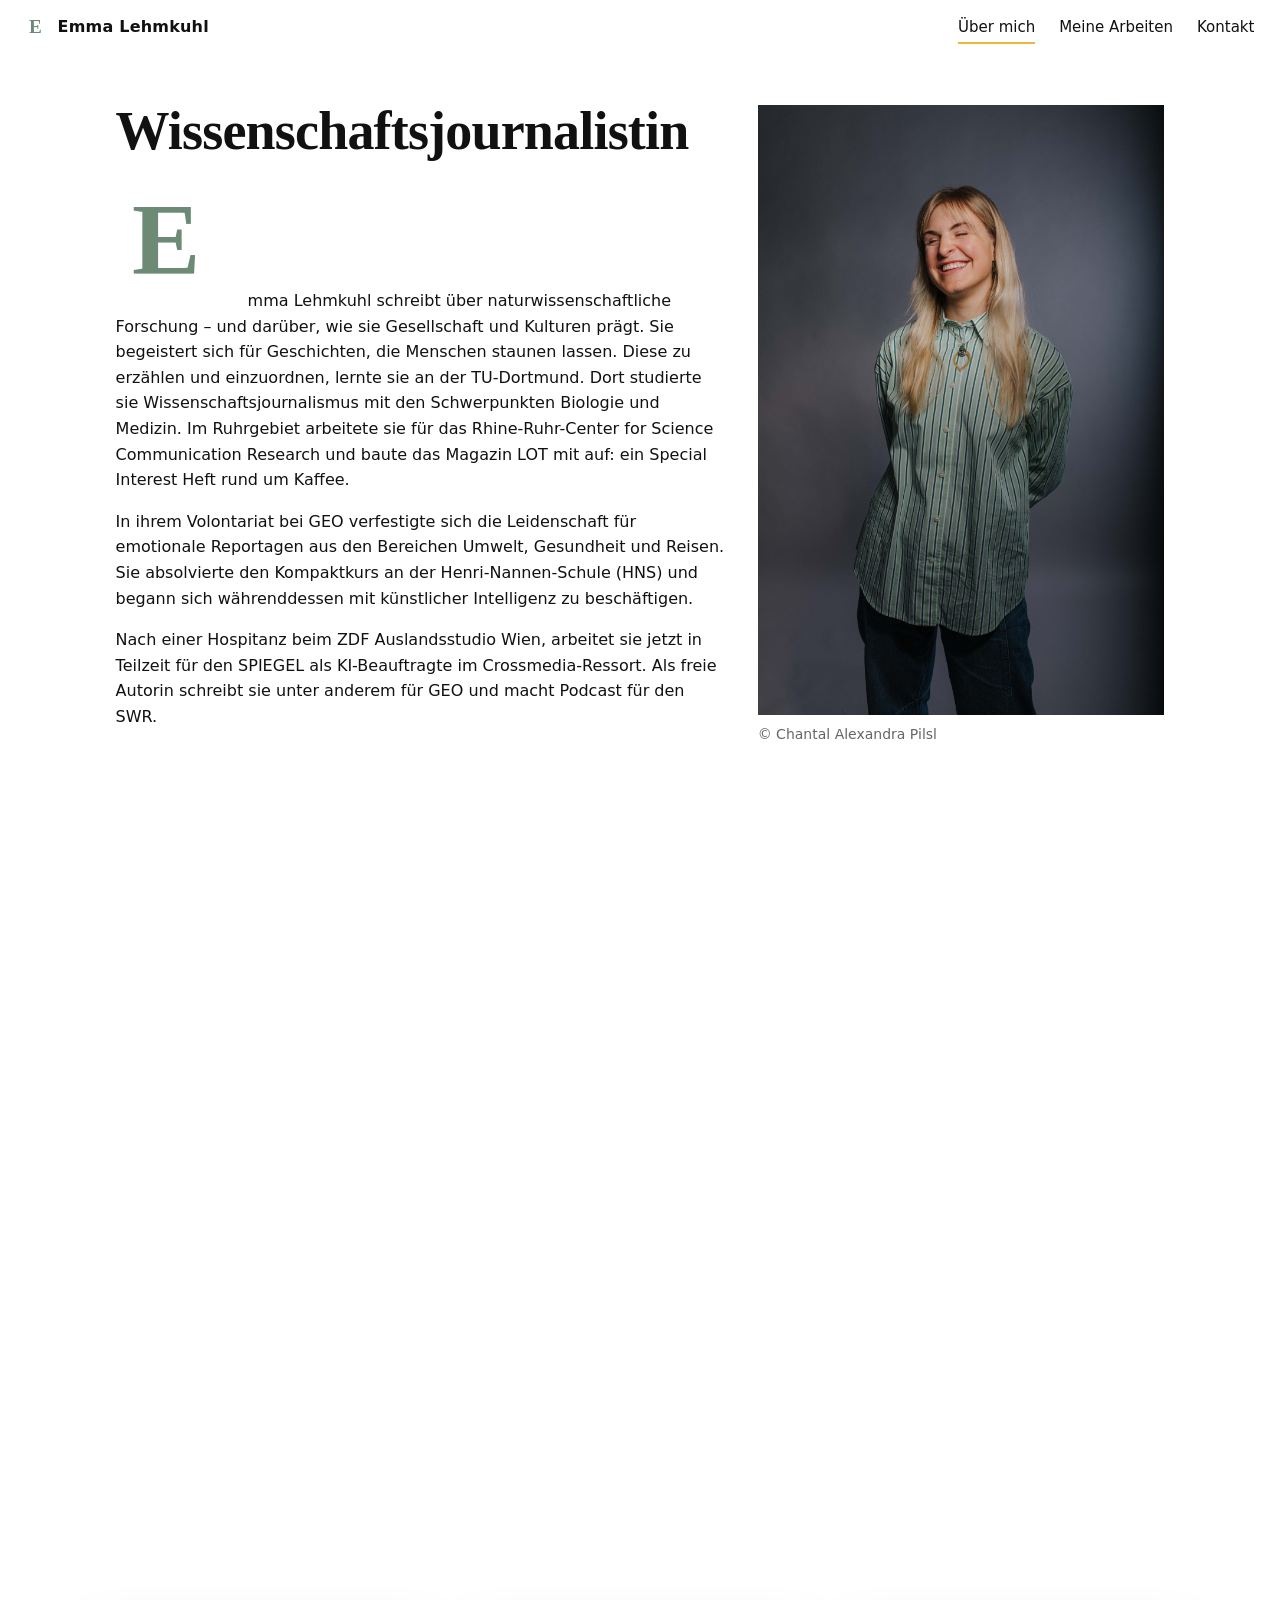
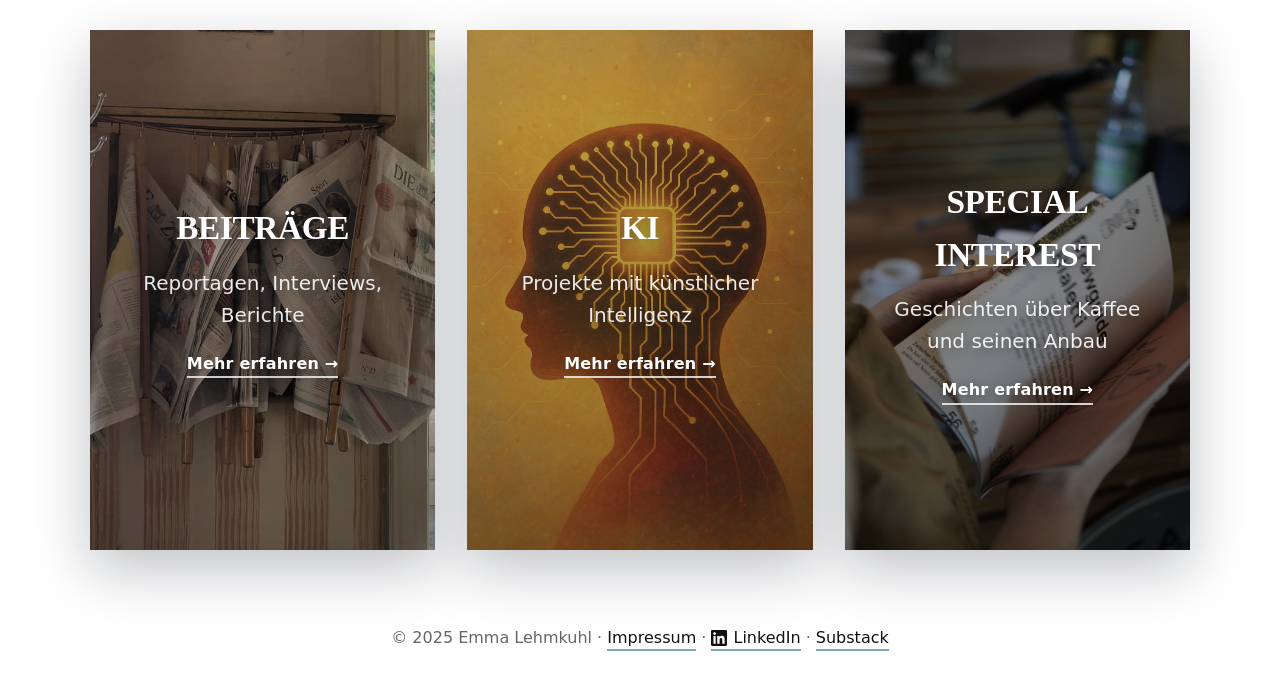
==== commit c50a271c: "Kleine Updates Navigation" ====
--- a/Style/index.html
+++ b/Style/index.html
@@ -24,7 +24,7 @@
     </button>
     <nav id="site-nav" class="site-nav">
       <a class="active" href="index.html">Über mich</a>
-      <a href="arbeiten-schreiben.html">Arbeiten</a>
+      <a href="arbeiten-schreiben.html">Meine Arbeiten</a>
       <a href="kontakt.html">Kontakt</a>
     </nav>
   </header>
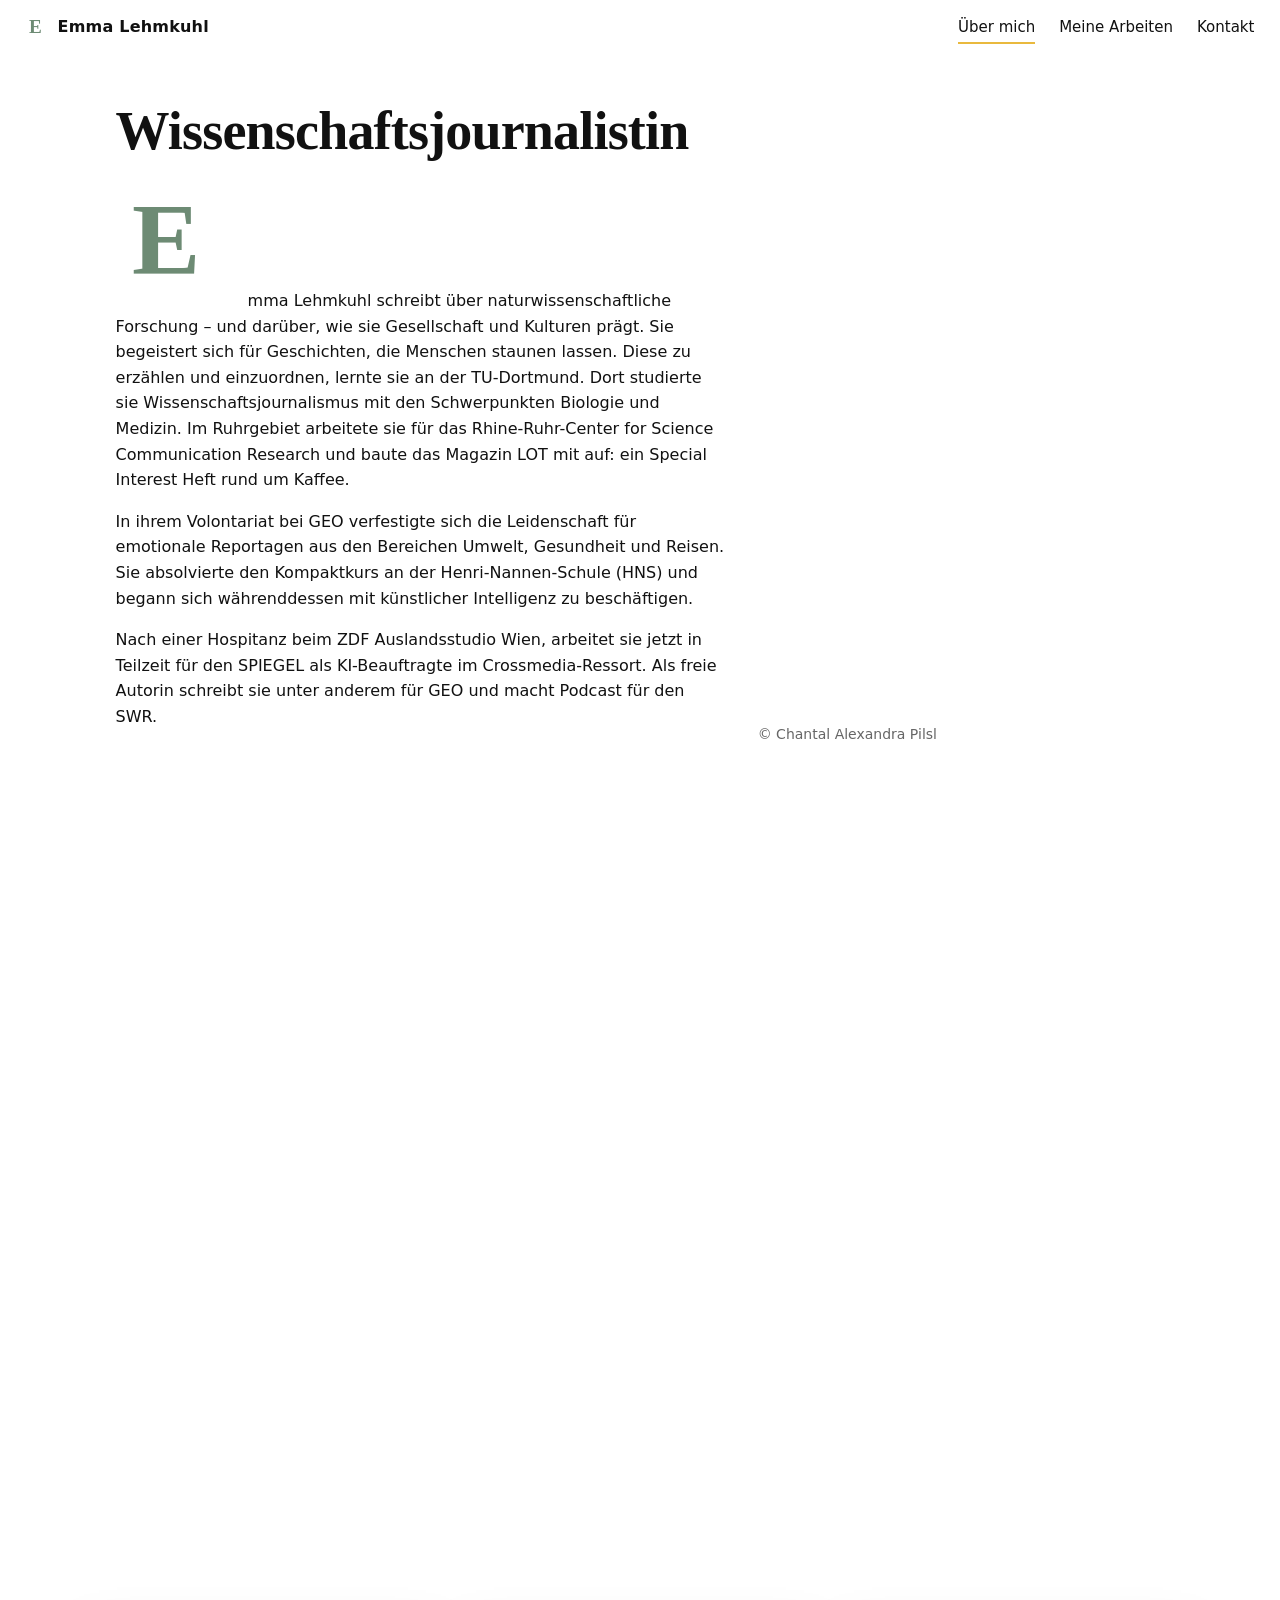
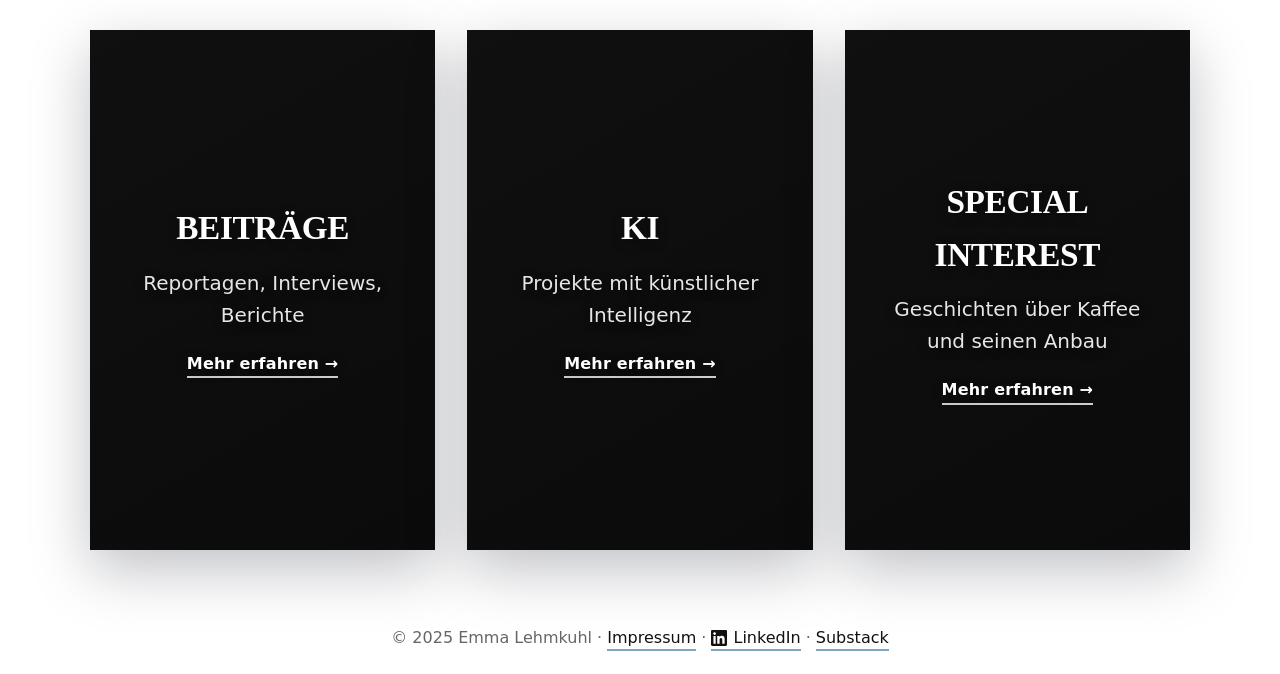
==== commit 97c319f3: "Perf: convert site images to WebP and optimize mobile loading hints" ====
--- a/Style/index.html
+++ b/Style/index.html
@@ -41,8 +41,8 @@
         </div>
         <figure class="about-figure">
           <div class="portrait-swap">
-            <img class="portrait smile" src="../Seiten/assets/portraitsmile.jpg" alt="Portrait von Emma Lehmkuhl – lächelnd" loading="lazy" decoding="async">
-            <img class="portrait serious" src="../Seiten/assets/portraitserious.jpg" alt="Portrait von Emma Lehmkuhl – ernst" loading="lazy" decoding="async" aria-hidden="true">
+            <img class="portrait smile" src="../Seiten/assets/portraitsmile.webp" alt="Portrait von Emma Lehmkuhl – lächelnd" fetchpriority="high" decoding="async">
+            <img class="portrait serious" src="../Seiten/assets/portraitserious.webp" alt="Portrait von Emma Lehmkuhl – ernst" loading="lazy" decoding="async" aria-hidden="true">
           </div>
           <figcaption>© Chantal Alexandra Pilsl</figcaption>
         </figure>
@@ -52,19 +52,19 @@
     <section class="hero hero-left">
       <div class="hero-slider" aria-hidden="true">
         <a class="hero-link" href="https://www.geo.de/wissen/iranische-kickboxerin--ihr-vater-sperrte-sie-ein---weil-sie-gewann-35795998.html" target="_blank" rel="noopener noreferrer" aria-label="Zum Artikel: Iranische Kickboxerin">
-          <img class="hero-slide" src="../Seiten/assets/Iran_heading.png" alt="Iran: Kickboxerin" loading="lazy" decoding="async">
+          <img class="hero-slide" src="../Seiten/assets/Iran_heading.webp" alt="Iran: Kickboxerin" loading="eager" fetchpriority="high" decoding="async">
         </a>
         <a class="hero-link" href="https://www.geo.de/wissen/aus-worten-werden-welten--wie-sprache-unser-denken-formt-36111118.html" target="_blank" rel="noopener noreferrer" aria-label="Zum Artikel: Sprache">
-          <img class="hero-slide" src="../Seiten/assets/Sprache_heading.png" alt="Sprache: Aus Worten werden Welten" loading="lazy" decoding="async">
+          <img class="hero-slide" src="../Seiten/assets/Sprache_heading.webp" alt="Sprache: Aus Worten werden Welten" loading="lazy" fetchpriority="low" decoding="async">
         </a>
         <a class="hero-link" href="https://www.mpg.de/26812049/gabelschwanzmoewen" target="_blank" rel="noopener noreferrer" aria-label="Zum Artikel: KI liest Gedanken">
-          <img class="hero-slide" src="../Seiten/assets/Möwen3.png" alt="Gabelschwanzmöwen" loading="lazy" decoding="async">
+          <img class="hero-slide" src="../Seiten/assets/Möwen3.webp" alt="Gabelschwanzmöwen" loading="lazy" fetchpriority="low" decoding="async">
         </a>
         <a class="hero-link" href="https://www.geo.de/wissen/aphantasie--leben-ohne-vorstellungskraft-35259256.html" target="_blank" rel="noopener noreferrer" aria-label="Zum Artikel: Aphantasie">
-          <img class="hero-slide" src="../Seiten/assets/Aphantasie.png" alt="Aphantasie" loading="lazy" decoding="async">
+          <img class="hero-slide" src="../Seiten/assets/Aphantasie.webp" alt="Aphantasie" loading="lazy" fetchpriority="low" decoding="async">
         </a>
         <a class="hero-link" href="https://www.zdfheute.de/politik/ausland/trump-foerdergelder-wissenschaft-stipendien-oesterreich-100.html" target="_blank" rel="noopener noreferrer" aria-label="Zum Artikel: SaveScience">
-          <img class="hero-slide" src="../Seiten/assets/zdfWien.png" alt="Save Science" loading="lazy" decoding="async">
+          <img class="hero-slide" src="../Seiten/assets/zdfWien.webp" alt="Save Science" loading="lazy" fetchpriority="low" decoding="async">
         </a>
       </div>
       <div class="hero-text" aria-hidden="true">
@@ -79,7 +79,7 @@
         <div class="focus-cards">
           <a class="focus-card" href="arbeiten-schreiben.html" aria-label="Zu Arbeiten: Schreiben">
             <div class="focus-media">
-              <img src="../Seiten/assets/schreiben3.jpg" alt="Notizbuch und Stift auf einem Tisch">
+              <img src="../Seiten/assets/schreiben3.webp" alt="Notizbuch und Stift auf einem Tisch" loading="lazy" decoding="async">
             </div>
             <div class="focus-body">
               <h3>Beiträge</h3>
@@ -90,7 +90,7 @@
 
           <a class="focus-card" href="arbeiten-ki.html" aria-label="Zu Arbeiten: KI">
             <div class="focus-media">
-              <img src="../Seiten/assets/KI.png" alt="Abstraktes KI-Visual mit Netzwerkknoten">
+              <img src="../Seiten/assets/KI.webp" alt="Abstraktes KI-Visual mit Netzwerkknoten" loading="lazy" decoding="async">
             </div>
             <div class="focus-body">
               <h3>KI</h3>
@@ -101,7 +101,7 @@
 
           <a class="focus-card" href="arbeiten-special.html" aria-label="Zu Arbeiten: Special Interest">
             <div class="focus-media">
-              <img src="../Seiten/assets/lot1.JPG" alt="Outdoor-Szene in der Natur">
+              <img src="../Seiten/assets/lot1.webp" alt="Outdoor-Szene in der Natur" loading="lazy" decoding="async">
             </div>
             <div class="focus-body">
               <h3>Special Interest</h3>
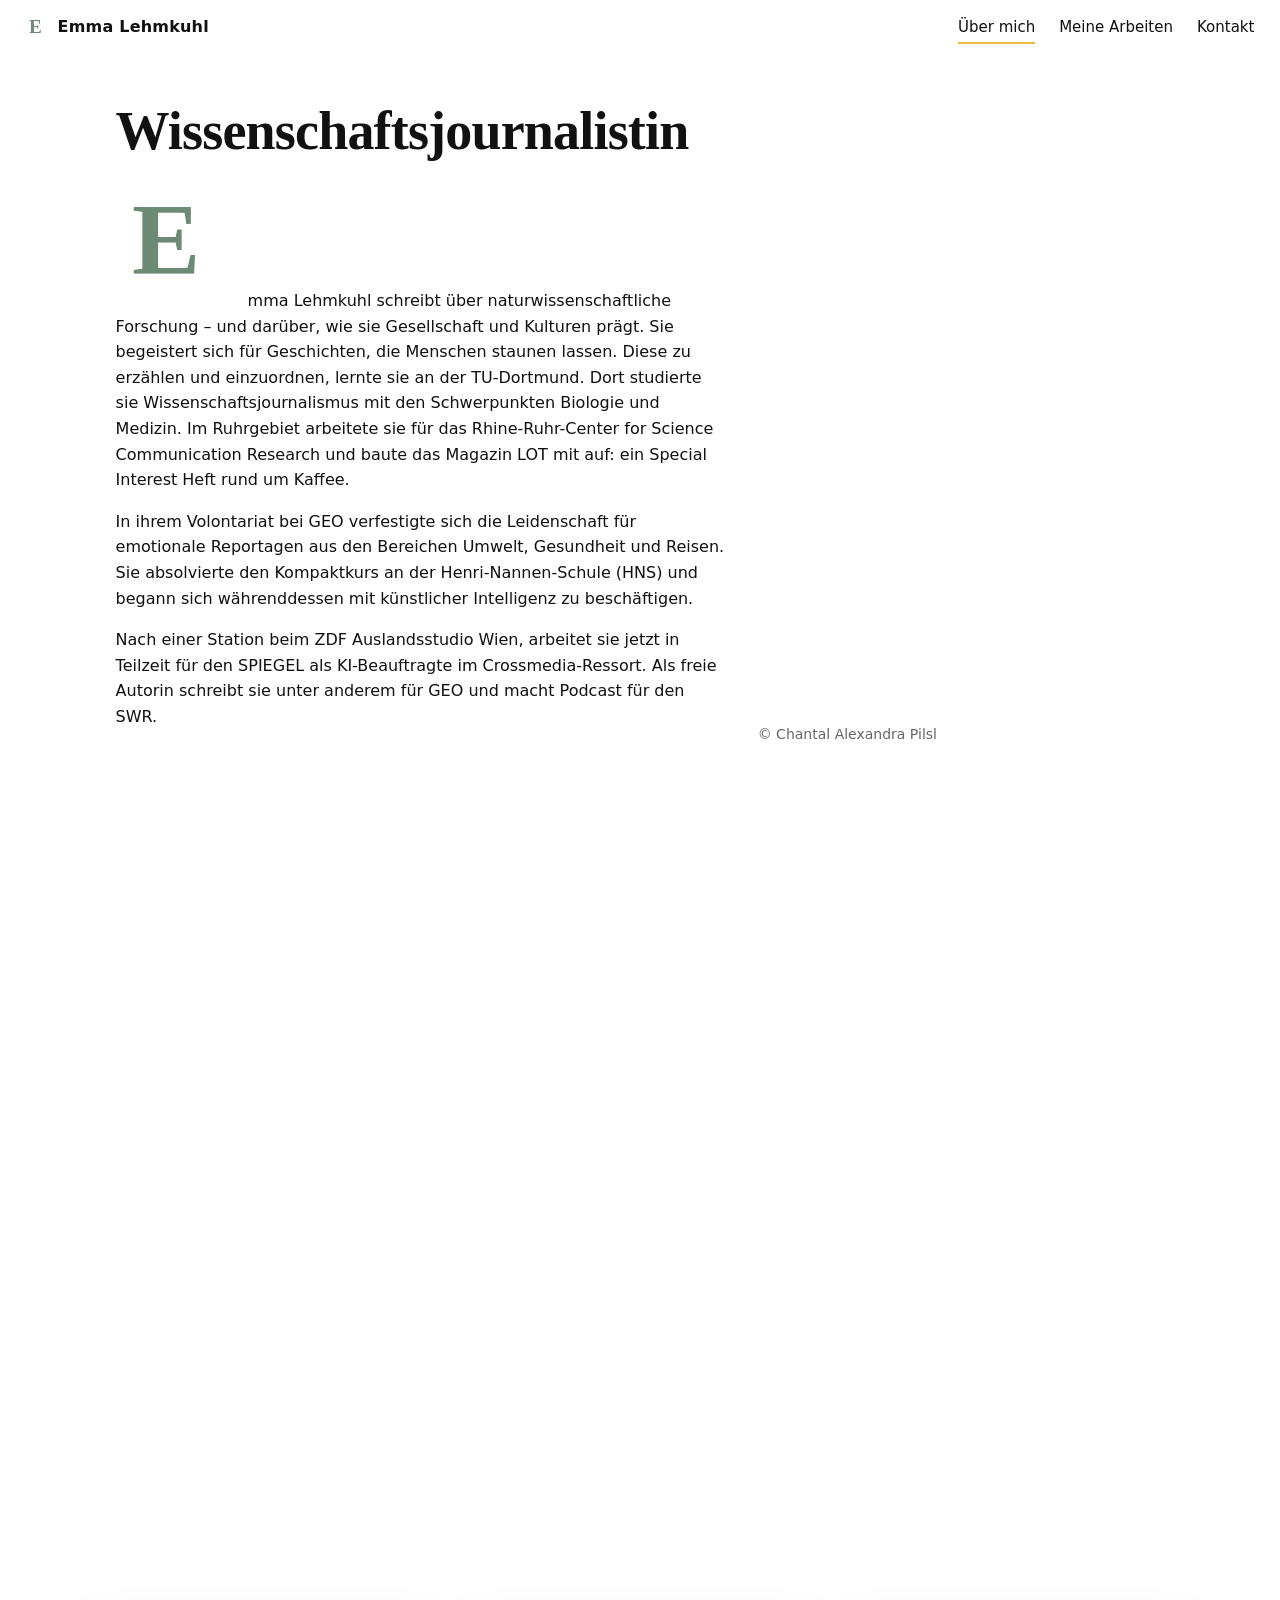
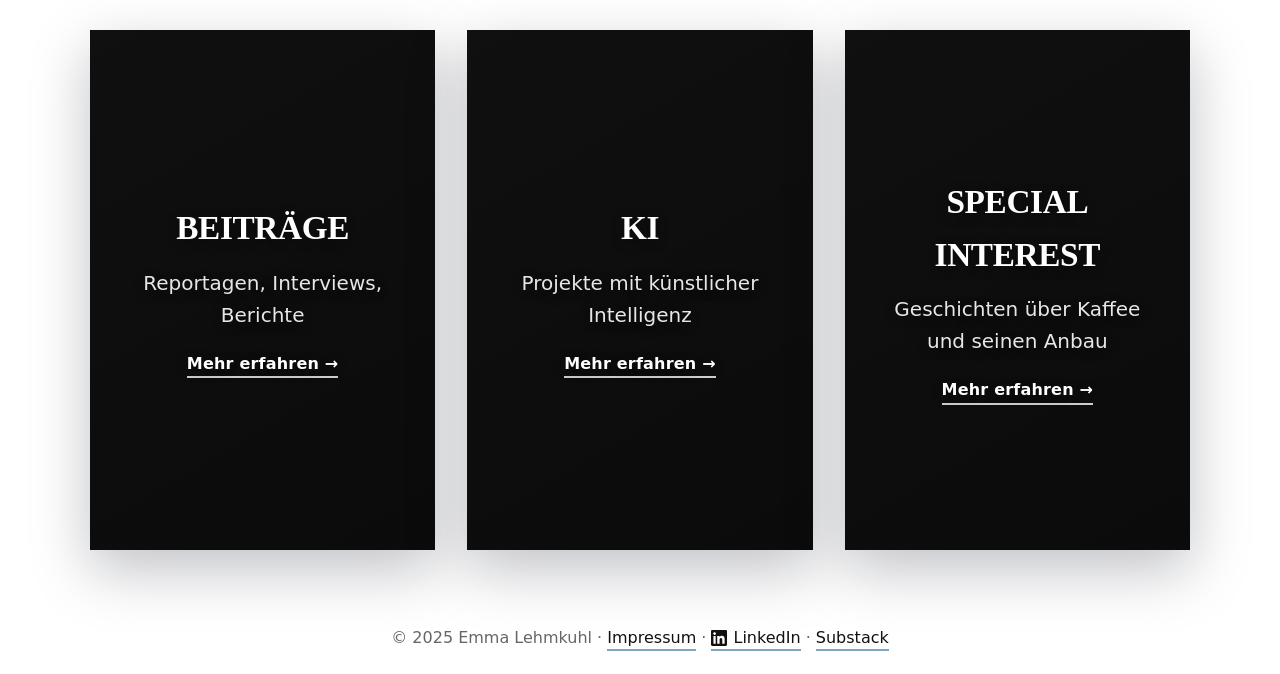
==== commit 22d269d9: "Push Header Format mobile" ====
--- a/Style/index.html
+++ b/Style/index.html
@@ -1,5 +1,5 @@
 <!doctype html>
-<html lang="de">
+<html lang="de" translate="yes">
 <head>
   <meta charset="utf-8">
   <meta name="viewport" content="width=device-width, initial-scale=1">
@@ -36,7 +36,7 @@
           <h1>Wissenschaftsjournalistin</h1>
           <p><img src="../Logo/logo1.svg" alt="E" class="inline-logo">mma Lehmkuhl schreibt über naturwissenschaftliche Forschung – und darüber, wie sie Gesellschaft und Kulturen prägt. Sie begeistert sich für Geschichten, die Menschen staunen lassen. Diese zu erzählen und einzuordnen, lernte sie an der TU-Dortmund. Dort studierte sie Wissenschaftsjournalismus mit den Schwerpunkten Biologie und Medizin. Im Ruhrgebiet arbeitete sie für das Rhine-Ruhr-Center for Science Communication Research und baute das Magazin LOT mit auf: ein Special Interest Heft rund um Kaffee.</p>
           <p>In ihrem Volontariat bei GEO verfestigte sich die Leidenschaft für emotionale Reportagen aus den Bereichen Umwelt, Gesundheit und Reisen. Sie absolvierte den Kompaktkurs an der Henri-Nannen-Schule (HNS) und begann sich währenddessen mit künstlicher Intelligenz zu beschäftigen.</p>
-          <p>Nach einer Hospitanz beim ZDF Auslandsstudio Wien, arbeitet sie jetzt in Teilzeit für den SPIEGEL als KI-Beauftragte im Crossmedia-Ressort. Als freie Autorin schreibt sie unter anderem für GEO und macht Podcast für den SWR.</p>
+          <p>Nach einer Station beim ZDF Auslandsstudio Wien, arbeitet sie jetzt in Teilzeit für den SPIEGEL als KI-Beauftragte im Crossmedia-Ressort. Als freie Autorin schreibt sie unter anderem für GEO und macht Podcast für den SWR.</p>
           
         </div>
         <figure class="about-figure">
@@ -101,7 +101,7 @@
 
           <a class="focus-card" href="arbeiten-special.html" aria-label="Zu Arbeiten: Special Interest">
             <div class="focus-media">
-              <img src="../Seiten/assets/lot1.webp" alt="Outdoor-Szene in der Natur" loading="lazy" decoding="async">
+              <img src="../Seiten/assets/lot11.jpg" alt="Outdoor-Szene in der Natur" loading="lazy" decoding="async">
             </div>
             <div class="focus-body">
               <h3>Special Interest</h3>
--- a/Style/style.css
+++ b/Style/style.css
@@ -1293,14 +1293,19 @@
 }
 
 @media (max-width: 720px) {
-  .article-hero {
-    height: 320px;
-  }
-  .article-hero-content {
-    padding: 24px;
-  }
   .iran-header {
     margin-top: -2em;
+  }
+
+  .iran-header.article-hero {
+    aspect-ratio: 3 / 5;
+    height: auto;
+  }
+
+  .iran-header.article-hero .article-hero-content {
+    padding: 24px;
+    justify-content: flex-end;
+    padding-bottom: 32px;
   }
   .article-hero-title {
     font-size: clamp(20px, 3.5vw, 28px);
